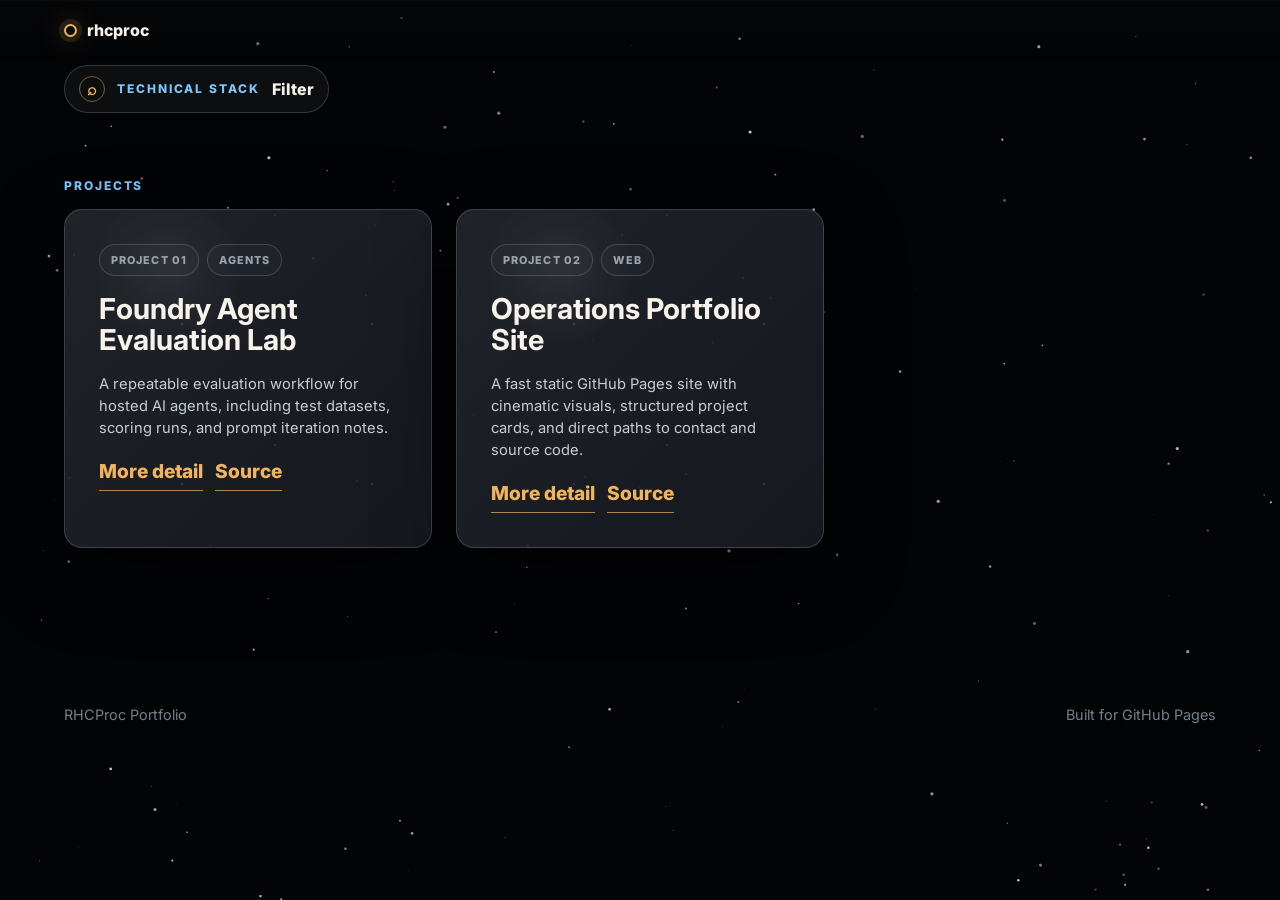
==== index.html @ 429152f5 "fix: remove ds_store" ====
<!doctype html>
<html lang="en">
  <head>
    <meta charset="utf-8">
    <meta name="viewport" content="width=device-width, initial-scale=1">
    <meta name="description" content="A cinematic portfolio by RHCProc, featuring selected engineering projects.">
    <title>rhcproc | Portfolio</title>
    <link rel="preconnect" href="https://fonts.googleapis.com">
    <link rel="preconnect" href="https://fonts.gstatic.com" crossorigin>
    <link href="https://fonts.googleapis.com/css2?family=Inter:wght@400;500;600;700;800&display=swap" rel="stylesheet">
    <link rel="stylesheet" href="styles.css">
  </head>
  <body>
    <canvas class="starfield" aria-hidden="true"></canvas>

    <header class="site-header">
      <a class="brand" href="#top" aria-label="rhcproc home">
        <span class="brand-mark"></span>
        <span>rhcproc</span>
      </a>
    </header>

    <main id="top">

      <section id="about" class="section split-section">
        <div class="about-copy">
          <details class="filter-panel">
            <summary>
              <span class="filter-icon" aria-hidden="true">⌕</span>
              <span class="eyebrow">Technical Stack</span>
              <span>Filter</span>
            </summary>
            <label class="filter-search">
              <span>Search stack</span>
              <input type="search" placeholder="Type a skill..." data-skill-search>
            </label>
            <div class="filter-progress" data-filter-progress hidden aria-hidden="true">
              <span></span>
            </div>
            <ul class="skill-list" aria-label="Technical skill filters" data-skill-filters>
            </ul>
          </details>
        </div>
      </section>


      <section id="projects" class="section">
        <p class="eyebrow">Projects</p>
        <div class="project-grid" data-project-grid>
        </div>
      </section>

      

      
    </main>

    <footer class="site-footer">
      <span>RHCProc Portfolio</span>
      <span>Built for GitHub Pages</span>
    </footer>

    <dialog class="project-modal" id="project-modal" aria-labelledby="modal-title">
      <div class="modal-shell">
        <button class="modal-close" type="button" data-close-modal aria-label="Close project detail">Close</button>
        <button class="modal-arrow modal-arrow-left" type="button" data-project-prev aria-label="Previous project">
          <span aria-hidden="true">&larr;</span>
        </button>
        <button class="modal-arrow modal-arrow-right" type="button" data-project-next aria-label="Next project">
          <span aria-hidden="true">&rarr;</span>
        </button>
        <div class="project-meta" id="modal-tags"></div>
        <h2 id="modal-title"></h2>
        <p class="modal-summary" id="modal-summary"></p>
        <figure class="modal-image-frame">
          <img id="modal-image" src="assets/stellar-hero.png" alt="">
        </figure>
        <dl class="project-details modal-details" id="modal-details"></dl>
        <div class="modal-body">
          <div>
            <h3>What it does</h3>
            <p id="modal-story"></p>
          </div>
          <div>
            <h3>Key outcomes</h3>
            <ul id="modal-outcomes"></ul>
          </div>
        </div>
        <div class="project-links modal-links">
          <a id="modal-case-study" href="#">Case Study</a>
          <a id="modal-source" href="#">Source</a>
        </div>
      </div>
    </dialog>

    <script src="script.js"></script>
  </body>
</html>
---- styles.css ----
:root {
  color-scheme: dark;
  --bg: #050608;
  --panel: rgba(13, 17, 22, 0.78);
  --panel-strong: rgba(19, 24, 31, 0.92);
  --text: #f7f3ea;
  --muted: #b8c1c9;
  --faint: #73808c;
  --gold: #f2b35d;
  --blue: #79c7ff;
  --line: rgba(255, 255, 255, 0.14);
  --shadow: 0 24px 80px rgba(0, 0, 0, 0.45);
}

* {
  box-sizing: border-box;
}

html {
  scroll-behavior: smooth;
}

body {
  margin: 0;
  background: var(--bg);
  color: var(--text);
  font-family: Inter, system-ui, -apple-system, BlinkMacSystemFont, "Segoe UI", sans-serif;
  line-height: 1.5;
}

a {
  color: inherit;
  text-decoration: none;
}

.starfield {
  position: fixed;
  inset: 0;
  z-index: -2;
  background: #030406;
}

.site-header {
  position: fixed;
  top: 0;
  left: 0;
  right: 0;
  z-index: 20;
  display: flex;
  align-items: center;
  justify-content: space-between;
  gap: 24px;
  padding: 18px clamp(20px, 5vw, 72px);
  background: linear-gradient(180deg, rgba(5, 6, 8, 0.88), rgba(5, 6, 8, 0));
}

.brand,
.nav-links {
  display: flex;
  align-items: center;
}

.brand {
  gap: 10px;
  font-weight: 800;
  letter-spacing: 0;
}

.brand-mark {
  width: 13px;
  height: 13px;
  border: 2px solid var(--gold);
  border-radius: 50%;
  box-shadow: 0 0 0 5px rgba(242, 179, 93, 0.12), 0 0 28px rgba(242, 179, 93, 0.45);
}

.nav-links {
  gap: clamp(14px, 3vw, 34px);
  color: var(--muted);
  font-size: 0.92rem;
  font-weight: 600;
}

.nav-links a:hover {
  color: var(--text);
}

.hero {
  position: relative;
  min-height: 92vh;
  display: grid;
  align-items: end;
  overflow: hidden;
  padding: 140px clamp(20px, 5vw, 72px) clamp(56px, 8vw, 92px);
}

.hero-image {
  position: absolute;
  inset: 0;
  width: 100%;
  height: 100%;
  object-fit: cover;
  z-index: -1;
  filter: saturate(0.95) contrast(1.08);
  transform: scale(1.02);
}

.hero-vignette {
  position: absolute;
  inset: 0;
  z-index: 0;
  background:
    radial-gradient(circle at 72% 42%, rgba(242, 179, 93, 0.08), transparent 24%),
    linear-gradient(90deg, rgba(5, 6, 8, 0.96) 0%, rgba(5, 6, 8, 0.64) 39%, rgba(5, 6, 8, 0.12) 72%),
    linear-gradient(180deg, rgba(5, 6, 8, 0.12), rgba(5, 6, 8, 0.86));
}

.hero-content {
  position: relative;
  z-index: 1;
  max-width: 860px;
}

.eyebrow {
  margin: 0 0 14px;
  color: var(--blue);
  font-size: 0.75rem;
  font-weight: 800;
  letter-spacing: 0.16em;
  text-transform: uppercase;
}

h1,
h2,
h3,
p {
  overflow-wrap: anywhere;
}

h1 {
  max-width: 920px;
  margin: 0;
  font-size: clamp(3.1rem, 9vw, 7.8rem);
  line-height: 0.9;
  letter-spacing: 0;
}

.hero-copy {
  max-width: 680px;
  margin: 28px 0 0;
  color: var(--muted);
  font-size: clamp(1rem, 2vw, 1.24rem);
}

.hero-actions,
.contact-actions,
.project-links {
  display: flex;
  flex-wrap: wrap;
  gap: 12px;
}

.hero-actions {
  margin-top: 34px;
}

.button {
  min-height: 46px;
  display: inline-flex;
  align-items: center;
  justify-content: center;
  border: 1px solid var(--line);
  border-radius: 8px;
  padding: 12px 18px;
  font-weight: 800;
  transition: transform 180ms ease, border-color 180ms ease, background 180ms ease;
}

.button:hover {
  transform: translateY(-2px);
}

.button.primary {
  background: var(--text);
  color: #07080a;
}

.button.secondary {
  background: rgba(255, 255, 255, 0.07);
  color: var(--text);
  backdrop-filter: blur(16px);
}

.intro-band {
  display: grid;
  grid-template-columns: repeat(3, minmax(0, 1fr));
  gap: 1px;
  background: var(--line);
  border-top: 1px solid var(--line);
  border-bottom: 1px solid var(--line);
}

.metric {
  min-height: 176px;
  padding: clamp(22px, 4vw, 42px);
  background: rgba(7, 9, 12, 0.86);
}

.metric span {
  color: var(--gold);
  font-weight: 800;
}

.metric strong {
  display: block;
  margin-top: 12px;
  font-size: 1.08rem;
}

.metric p {
  max-width: 360px;
  margin: 8px 0 0;
  color: var(--muted);
}

.section,
.contact-section {
  padding: clamp(70px, 10vw, 132px) clamp(20px, 5vw, 72px);
}

#about.section {
  padding-top: clamp(38px, 5vw, 72px);
  padding-bottom: clamp(14px, 2vw, 28px);
}

#projects.section {
  padding-top: clamp(18px, 3vw, 42px);
}

.section-heading {
  max-width: 760px;
  margin-bottom: 34px;
}

h2 {
  margin: 0;
  font-size: clamp(2.2rem, 5vw, 4.6rem);
  line-height: 0.98;
  letter-spacing: 0;
}

.section-heading p:not(.eyebrow),
.about-copy p {
  color: var(--muted);
  font-size: 1.05rem;
}

.project-grid {
  display: grid;
  grid-template-columns: repeat(3, minmax(0, 1fr));
  gap: clamp(16px, 2vw, 24px);
}

.project-card {
  position: relative;
  min-height: 300px;
  display: flex;
  flex-direction: column;
  gap: 18px;
  overflow: hidden;
  border: 1px solid rgba(183, 196, 210, 0.22);
  border-radius: 18px;
  padding: clamp(22px, 3vw, 34px);
  background:
    radial-gradient(circle at 28% 18%, rgba(255, 255, 255, 0.06), transparent 20%),
    linear-gradient(135deg, rgba(255, 255, 255, 0.065), rgba(255, 255, 255, 0.018)),
    rgba(18, 23, 29, 0.9);
  box-shadow: var(--shadow);
  opacity: 1;
  transition:
    opacity 260ms ease,
    transform 260ms ease,
    border-color 180ms ease,
    background 180ms ease;
  cursor: pointer;
}

.project-card::before {
  content: "";
  position: absolute;
  inset: 0;
  pointer-events: none;
  background-image:
    radial-gradient(circle, rgba(255, 255, 255, 0.24) 0 1px, transparent 1.6px),
    radial-gradient(circle, rgba(255, 255, 255, 0.14) 0 1px, transparent 1.5px);
  background-position: 22px 34px, 80px 120px;
  background-size: 190px 160px, 260px 230px;
  opacity: 0.56;
}

.project-card:hover {
  transform: translateY(-4px);
  border-color: rgba(183, 196, 210, 0.42);
}

.project-card.is-entering {
  animation: card-filter-in 360ms cubic-bezier(0.2, 0.8, 0.2, 1) both;
}

.project-card.featured {
  grid-row: span 2;
  min-height: 300px;
  background:
    radial-gradient(circle at 80% 16%, rgba(242, 179, 93, 0.18), transparent 28%),
    radial-gradient(circle at 25% 20%, rgba(121, 199, 255, 0.08), transparent 24%),
    linear-gradient(135deg, rgba(255, 255, 255, 0.075), rgba(255, 255, 255, 0.02)),
    rgba(18, 23, 29, 0.94);
}

.project-meta {
  position: relative;
  z-index: 1;
  display: flex;
  flex-wrap: wrap;
  gap: 8px;
  color: #9aa4af;
  font-size: clamp(0.68rem, 0.8vw, 0.78rem);
  font-weight: 800;
  letter-spacing: 0.1em;
  text-transform: uppercase;
}

.project-meta span {
  border: 1px solid rgba(183, 196, 210, 0.22);
  border-radius: 999px;
  padding: 7px 11px;
  background: rgba(255, 255, 255, 0.018);
}

.project-card h3 {
  position: relative;
  z-index: 1;
  margin: 0;
  font-size: clamp(1.55rem, 2.25vw, 2.45rem);
  line-height: 1.05;
}

.project-card p {
  position: relative;
  z-index: 1;
  margin: 0;
  color: #c6ced7;
  font-size: clamp(0.92rem, 1vw, 1.04rem);
}

.project-card > .project-details {
  display: none;
}

.project-details {
  position: relative;
  z-index: 1;
  display: grid;
  gap: 14px;
  margin: auto 0 0;
}

.project-details div {
  display: grid;
  grid-template-columns: 150px 1fr;
  gap: 16px;
  border-top: 1px solid rgba(183, 196, 210, 0.2);
  padding-top: 20px;
}

dt {
  color: #8d98a4;
  font-size: 0.9rem;
  font-weight: 800;
  text-transform: uppercase;
}

dd {
  margin: 0;
  color: var(--text);
  font-size: clamp(1rem, 1.4vw, 1.35rem);
  font-weight: 600;
}

.project-links {
  position: relative;
  z-index: 1;
  align-items: center;
}

.project-links a,
.project-links button {
  appearance: none;
  border: 0;
  border-bottom: 1px solid rgba(242, 179, 93, 0.7);
  padding: 0 0 4px;
  background: transparent;
  border-bottom: 1px solid rgba(242, 179, 93, 0.7);
  color: var(--gold);
  font: inherit;
  font-size: clamp(1rem, 1.5vw, 1.25rem);
  font-weight: 800;
  cursor: pointer;
}

.project-modal {
  width: min(980px, calc(100vw - 32px));
  max-height: min(88vh, 900px);
  border: 1px solid rgba(183, 196, 210, 0.28);
  border-radius: 18px;
  padding: 0;
  overflow: hidden;
  color: var(--text);
  background: rgba(18, 23, 29, 0.98);
  box-shadow: 0 30px 120px rgba(0, 0, 0, 0.72);
}

.project-modal::backdrop {
  background: rgba(0, 0, 0, 0.72);
  backdrop-filter: blur(10px);
}

.modal-shell {
  position: relative;
  max-height: min(88vh, 900px);
  overflow-y: auto;
  padding: clamp(28px, 5vw, 58px);
  background:
    radial-gradient(circle at 86% 12%, rgba(242, 179, 93, 0.16), transparent 26%),
    radial-gradient(circle at 12% 20%, rgba(121, 199, 255, 0.1), transparent 28%);
}

.modal-shell::before {
  content: "";
  position: absolute;
  inset: 0;
  pointer-events: none;
  background-image: radial-gradient(circle, rgba(255, 255, 255, 0.22) 0 1px, transparent 1.6px);
  background-size: 210px 180px;
  opacity: 0.4;
}

.modal-close {
  position: sticky;
  top: 0;
  z-index: 3;
  float: right;
  border: 1px solid rgba(183, 196, 210, 0.28);
  border-radius: 999px;
  padding: 9px 14px;
  background: rgba(5, 6, 8, 0.72);
  color: var(--muted);
  font: inherit;
  font-weight: 800;
  cursor: pointer;
}

.modal-arrow {
  position: sticky;
  top: 50%;
  z-index: 4;
  width: 48px;
  height: 48px;
  display: flex;
  align-items: center;
  justify-content: center;
  border: 1px solid rgba(183, 196, 210, 0.24);
  border-radius: 50%;
  padding: 0;
  background: rgba(5, 6, 8, 0.78);
  color: var(--text);
  font: inherit;
  font-size: 1.3rem;
  font-weight: 900;
  cursor: pointer;
  transform: translateY(-50%);
  box-shadow: 0 12px 40px rgba(0, 0, 0, 0.36);
}

.modal-arrow-left {
  float: left;
  margin-left: calc(clamp(28px, 5vw, 58px) * -0.72);
}

.modal-arrow-right {
  float: right;
  margin-right: calc(clamp(28px, 5vw, 58px) * -2.05);
}

.modal-arrow:hover {
  border-color: rgba(242, 179, 93, 0.55);
  color: var(--gold);
}

.modal-arrow:disabled {
  opacity: 0.42;
  cursor: not-allowed;
}

.project-modal h2 {
  position: relative;
  z-index: 1;
  clear: both;
  max-width: 760px;
  margin-top: 34px;
}

.modal-summary {
  position: relative;
  z-index: 1;
  max-width: 780px;
  margin: 22px 0 36px;
  color: #c6ced7;
  font-size: clamp(1.1rem, 2vw, 1.45rem);
}

.modal-image-frame {
  position: relative;
  z-index: 1;
  width: 100%;
  aspect-ratio: 16 / 9;
  margin: 0 0 34px;
  overflow: hidden;
  border: 1px solid rgba(183, 196, 210, 0.2);
  border-radius: 14px;
  background: rgba(5, 6, 8, 0.55);
  box-shadow: inset 0 0 60px rgba(0, 0, 0, 0.28);
}

.modal-image-frame img {
  width: 100%;
  height: 100%;
  display: block;
  object-fit: contain;
}

.modal-details {
  margin-bottom: 34px;
}

.modal-body {
  position: relative;
  z-index: 1;
  display: grid;
  grid-template-columns: 1fr 1fr;
  gap: 28px;
  border-top: 1px solid rgba(183, 196, 210, 0.2);
  padding-top: 28px;
}

.modal-body h3 {
  margin: 0 0 12px;
  font-size: 1rem;
  color: #8d98a4;
  text-transform: uppercase;
}

.modal-body p,
.modal-body li {
  color: #c6ced7;
  font-size: 1rem;
}

.modal-body ul {
  display: grid;
  gap: 10px;
  margin: 0;
  padding-left: 20px;
}

.modal-links {
  margin-top: 34px;
}

.split-section {
  display: grid;
  grid-template-columns: 1fr;
  gap: clamp(30px, 6vw, 92px);
  border-top: 1px solid var(--line);
}

.filter-panel {
  max-width: 980px;
}

.filter-panel summary {
  display: inline-flex;
  align-items: center;
  gap: 12px;
  border: 1px solid rgba(183, 196, 210, 0.22);
  border-radius: 999px;
  padding: 10px 14px;
  background: rgba(255, 255, 255, 0.045);
  color: var(--text);
  font-weight: 800;
  cursor: pointer;
}

.filter-panel summary::marker {
  color: var(--gold);
}

.filter-panel summary .eyebrow {
  margin: 0;
}

.filter-icon {
  width: 26px;
  height: 26px;
  display: inline-flex;
  align-items: center;
  justify-content: center;
  border: 1px solid rgba(242, 179, 93, 0.48);
  border-radius: 50%;
  color: var(--gold);
  font-size: 1rem;
  line-height: 1;
}

.filter-search {
  max-width: 360px;
  display: grid;
  gap: 8px;
  margin-top: 18px;
  color: var(--faint);
  font-size: 0.82rem;
  font-weight: 800;
  text-transform: uppercase;
}

.filter-search input {
  width: 100%;
  border: 1px solid rgba(183, 196, 210, 0.22);
  border-radius: 999px;
  padding: 11px 14px;
  background: rgba(255, 255, 255, 0.06);
  color: var(--text);
  font: inherit;
  font-weight: 700;
}

.filter-search input::placeholder {
  color: var(--faint);
}

.filter-progress {
  width: min(360px, 100%);
  height: 3px;
  margin-top: 14px;
  overflow: hidden;
  border-radius: 999px;
  background: rgba(183, 196, 210, 0.13);
}

.filter-progress span {
  display: block;
  width: 100%;
  height: 100%;
  border-radius: inherit;
  background: linear-gradient(90deg, var(--blue), var(--gold));
  transform: scaleX(0);
  transform-origin: left;
}

.filter-progress.is-active span {
  animation: filter-progress 520ms cubic-bezier(0.2, 0.8, 0.2, 1) both;
}

.skill-list {
  display: flex;
  flex-wrap: wrap;
  gap: 10px;
  margin: 14px 0 0;
  padding: 0;
  list-style: none;
}

.skill-list button {
  border: 1px solid var(--line);
  border-radius: 999px;
  padding: 8px 12px;
  background: rgba(255, 255, 255, 0.06);
  color: var(--muted);
  font: inherit;
  font-weight: 700;
  cursor: pointer;
}

.skill-list button:hover,
.skill-list button[aria-pressed="true"] {
  border-color: rgba(242, 179, 93, 0.62);
  color: var(--gold);
  background: rgba(242, 179, 93, 0.1);
}

.project-card.is-hidden {
  display: none;
}

.skill-list li.is-hidden {
  display: none;
}

@keyframes filter-progress {
  0% {
    transform: scaleX(0);
    opacity: 0.72;
  }

  62% {
    transform: scaleX(0.78);
    opacity: 1;
  }

  100% {
    transform: scaleX(1);
    opacity: 0;
  }
}

@keyframes card-filter-in {
  from {
    opacity: 0;
    transform: translateY(12px) scale(0.985);
  }

  to {
    opacity: 1;
    transform: translateY(0) scale(1);
  }
}

@media (prefers-reduced-motion: reduce) {
  .project-card,
  .filter-progress span {
    animation: none;
    transition: none;
  }
}

.contact-section {
  display: grid;
  grid-template-columns: minmax(0, 1fr) auto;
  align-items: end;
  gap: 28px;
  background:
    radial-gradient(circle at 16% 40%, rgba(121, 199, 255, 0.13), transparent 30%),
    linear-gradient(180deg, rgba(255, 255, 255, 0.035), rgba(255, 255, 255, 0.01));
  border-top: 1px solid var(--line);
  border-bottom: 1px solid var(--line);
}

.contact-section h2 {
  max-width: 850px;
}

.site-footer {
  display: flex;
  justify-content: space-between;
  gap: 20px;
  padding: 28px clamp(20px, 5vw, 72px);
  color: var(--faint);
  font-size: 0.9rem;
}

@media (max-width: 820px) {
  .site-header {
    align-items: flex-start;
    padding-top: 16px;
  }

  .nav-links {
    gap: 12px;
    font-size: 0.84rem;
  }

  .hero {
    min-height: 88vh;
    padding-top: 112px;
  }

  .hero-vignette {
    background:
      linear-gradient(90deg, rgba(5, 6, 8, 0.96), rgba(5, 6, 8, 0.54)),
      linear-gradient(180deg, rgba(5, 6, 8, 0.1), rgba(5, 6, 8, 0.9));
  }

  .intro-band,
  .split-section,
  .contact-section {
    grid-template-columns: 1fr;
  }

  .project-grid {
    grid-template-columns: repeat(2, minmax(0, 1fr));
  }

  .project-card.featured {
    grid-row: auto;
    min-height: 300px;
  }

  .modal-body {
    grid-template-columns: 1fr;
  }

  .modal-arrow {
    width: 42px;
    height: 42px;
  }

  .modal-arrow-left {
    margin-left: -12px;
  }

  .modal-arrow-right {
    margin-right: -48px;
  }

  .contact-actions {
    justify-content: flex-start;
  }
}

@media (max-width: 560px) {
  .site-header {
    position: absolute;
    flex-direction: column;
  }

  h1 {
    font-size: clamp(2.85rem, 16vw, 4.6rem);
  }

  .hero-actions,
  .contact-actions {
    flex-direction: column;
  }

  .button {
    width: 100%;
  }

  .project-details div {
    grid-template-columns: 1fr;
    gap: 4px;
  }

  .project-card {
    min-height: 280px;
    border-radius: 14px;
  }

  .project-grid {
    grid-template-columns: 1fr;
  }

  .project-meta span {
    padding: 8px 12px;
  }

  .site-footer {
    flex-direction: column;
  }
}

@media (prefers-reduced-motion: reduce) {
  html {
    scroll-behavior: auto;
  }

  .button {
    transition: none;
  }
}
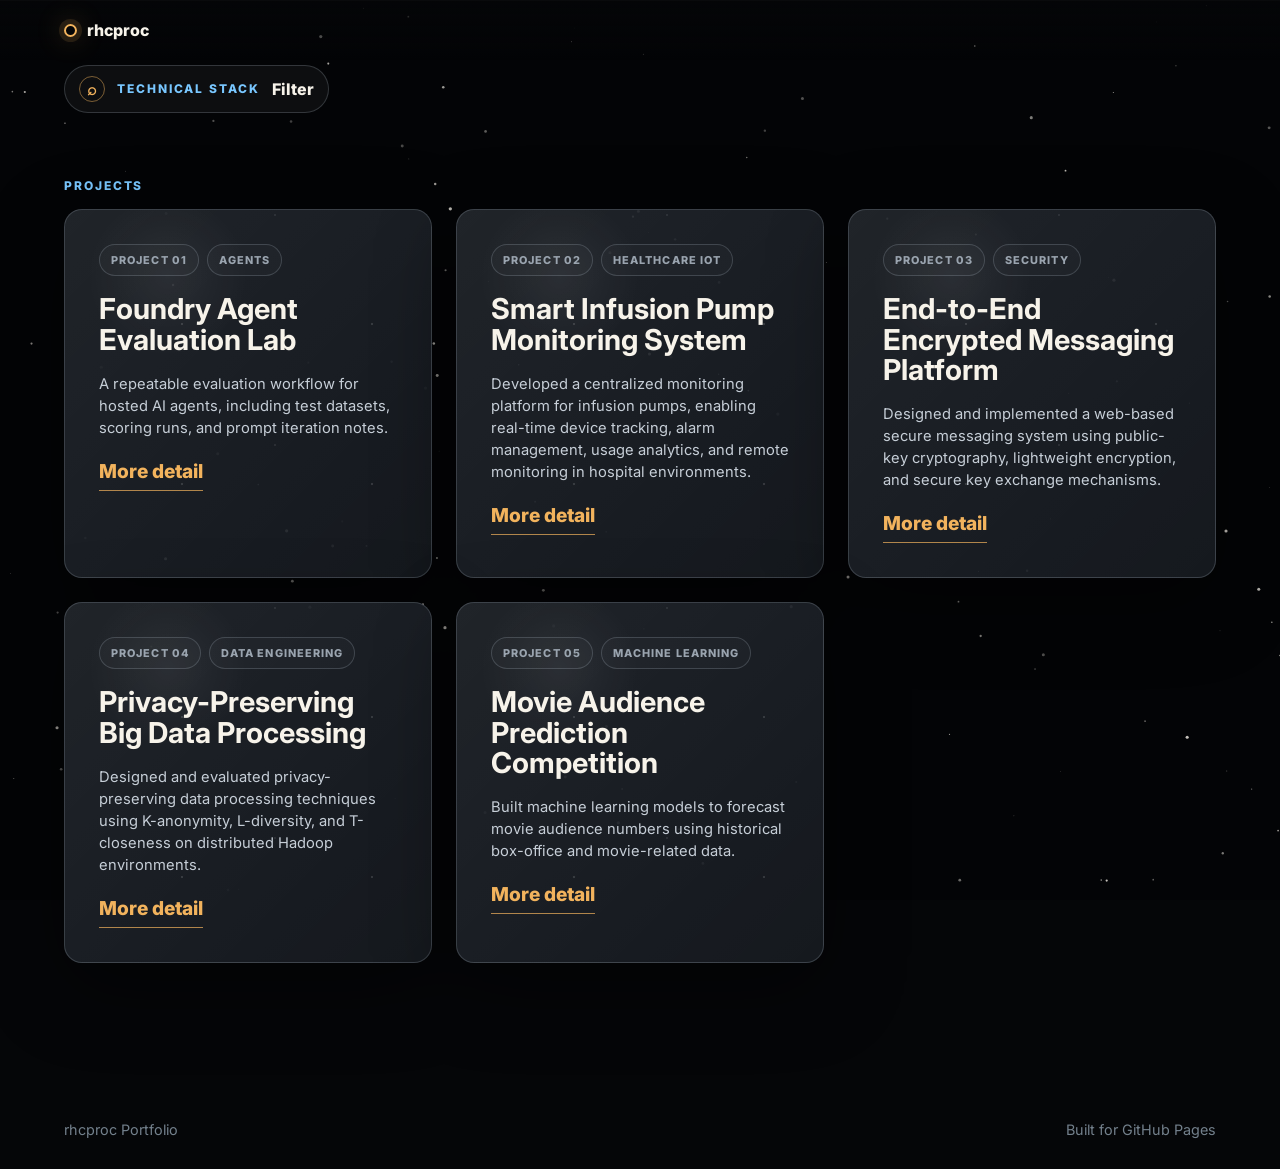
==== commit bee4f735: "feat: add minor projects" ====
--- a/index.html
+++ b/index.html
@@ -56,7 +56,7 @@
     </main>
 
     <footer class="site-footer">
-      <span>RHCProc Portfolio</span>
+      <span>rhcproc Portfolio</span>
       <span>Built for GitHub Pages</span>
     </footer>
 
@@ -86,10 +86,7 @@
             <ul id="modal-outcomes"></ul>
           </div>
         </div>
-        <div class="project-links modal-links">
-          <a id="modal-case-study" href="#">Case Study</a>
-          <a id="modal-source" href="#">Source</a>
-        </div>
+        <div class="project-links modal-links" id="modal-links"></div>
       </div>
     </dialog>
 
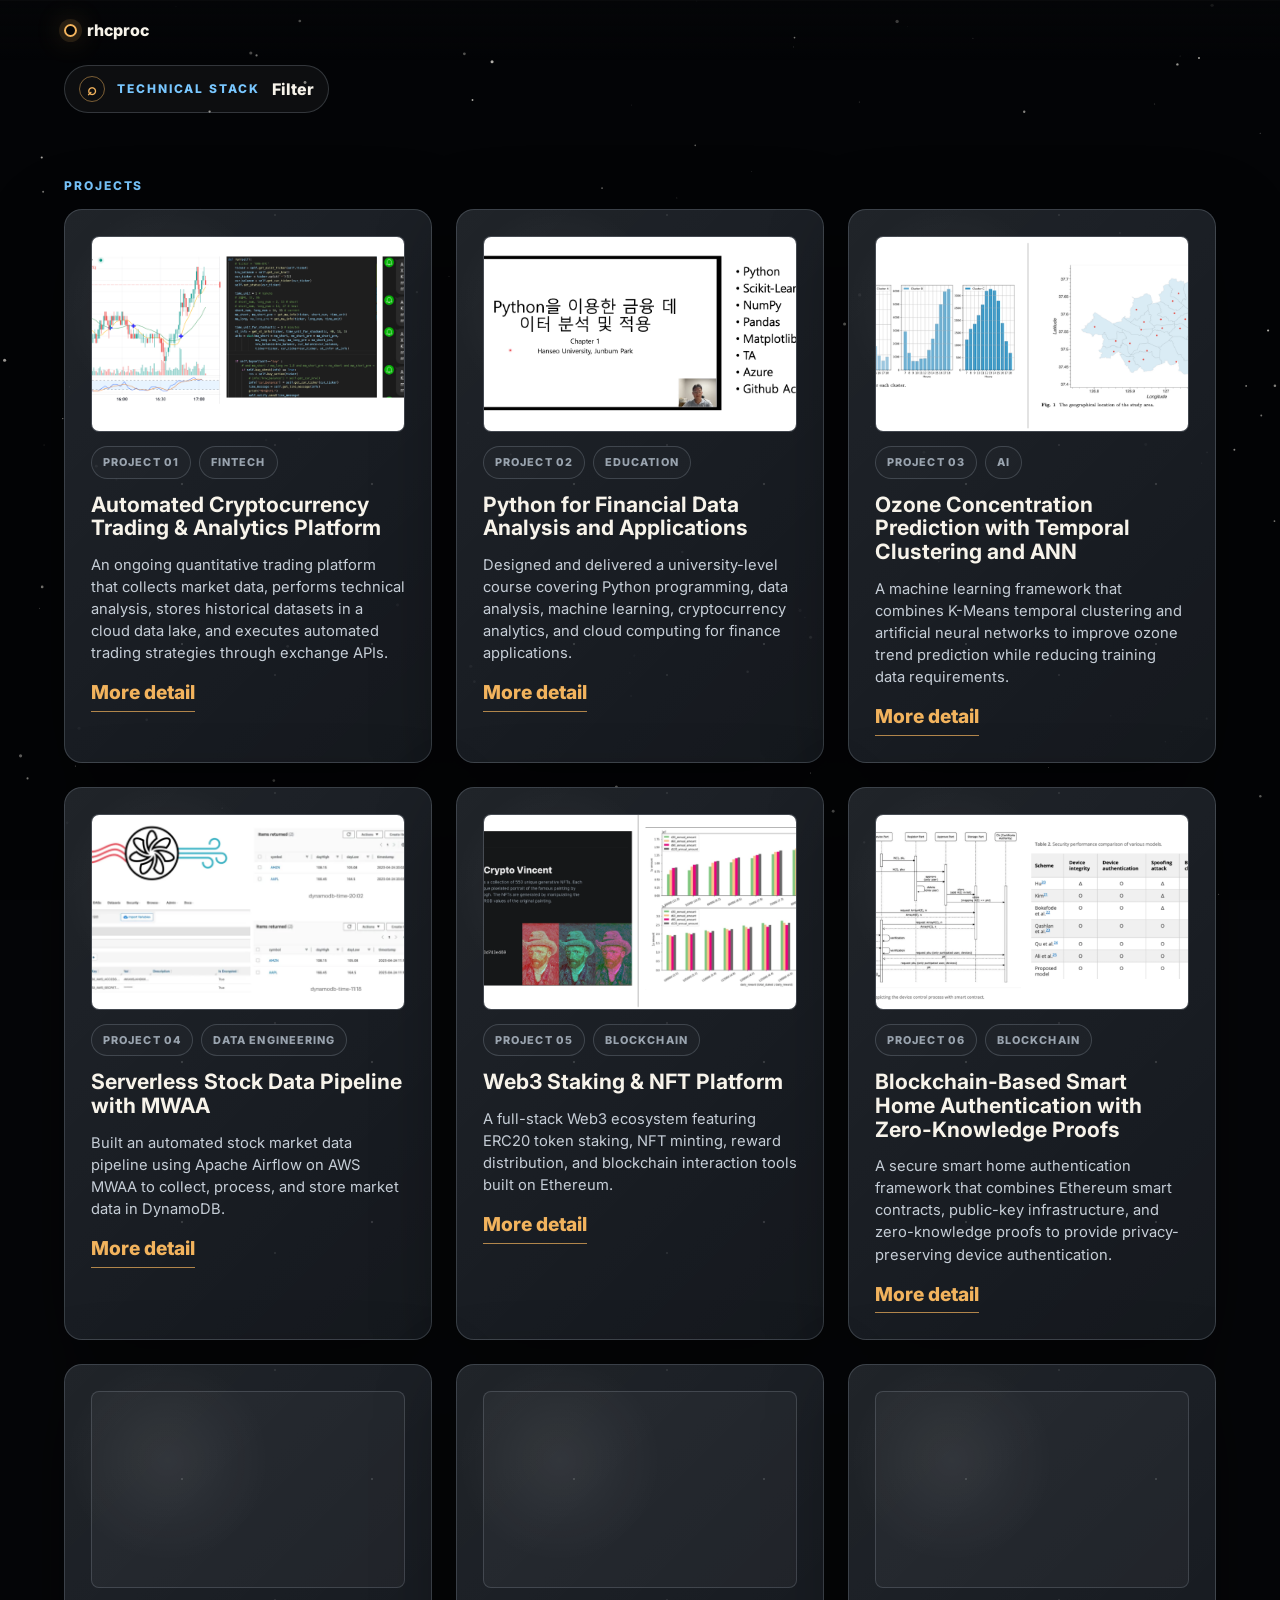
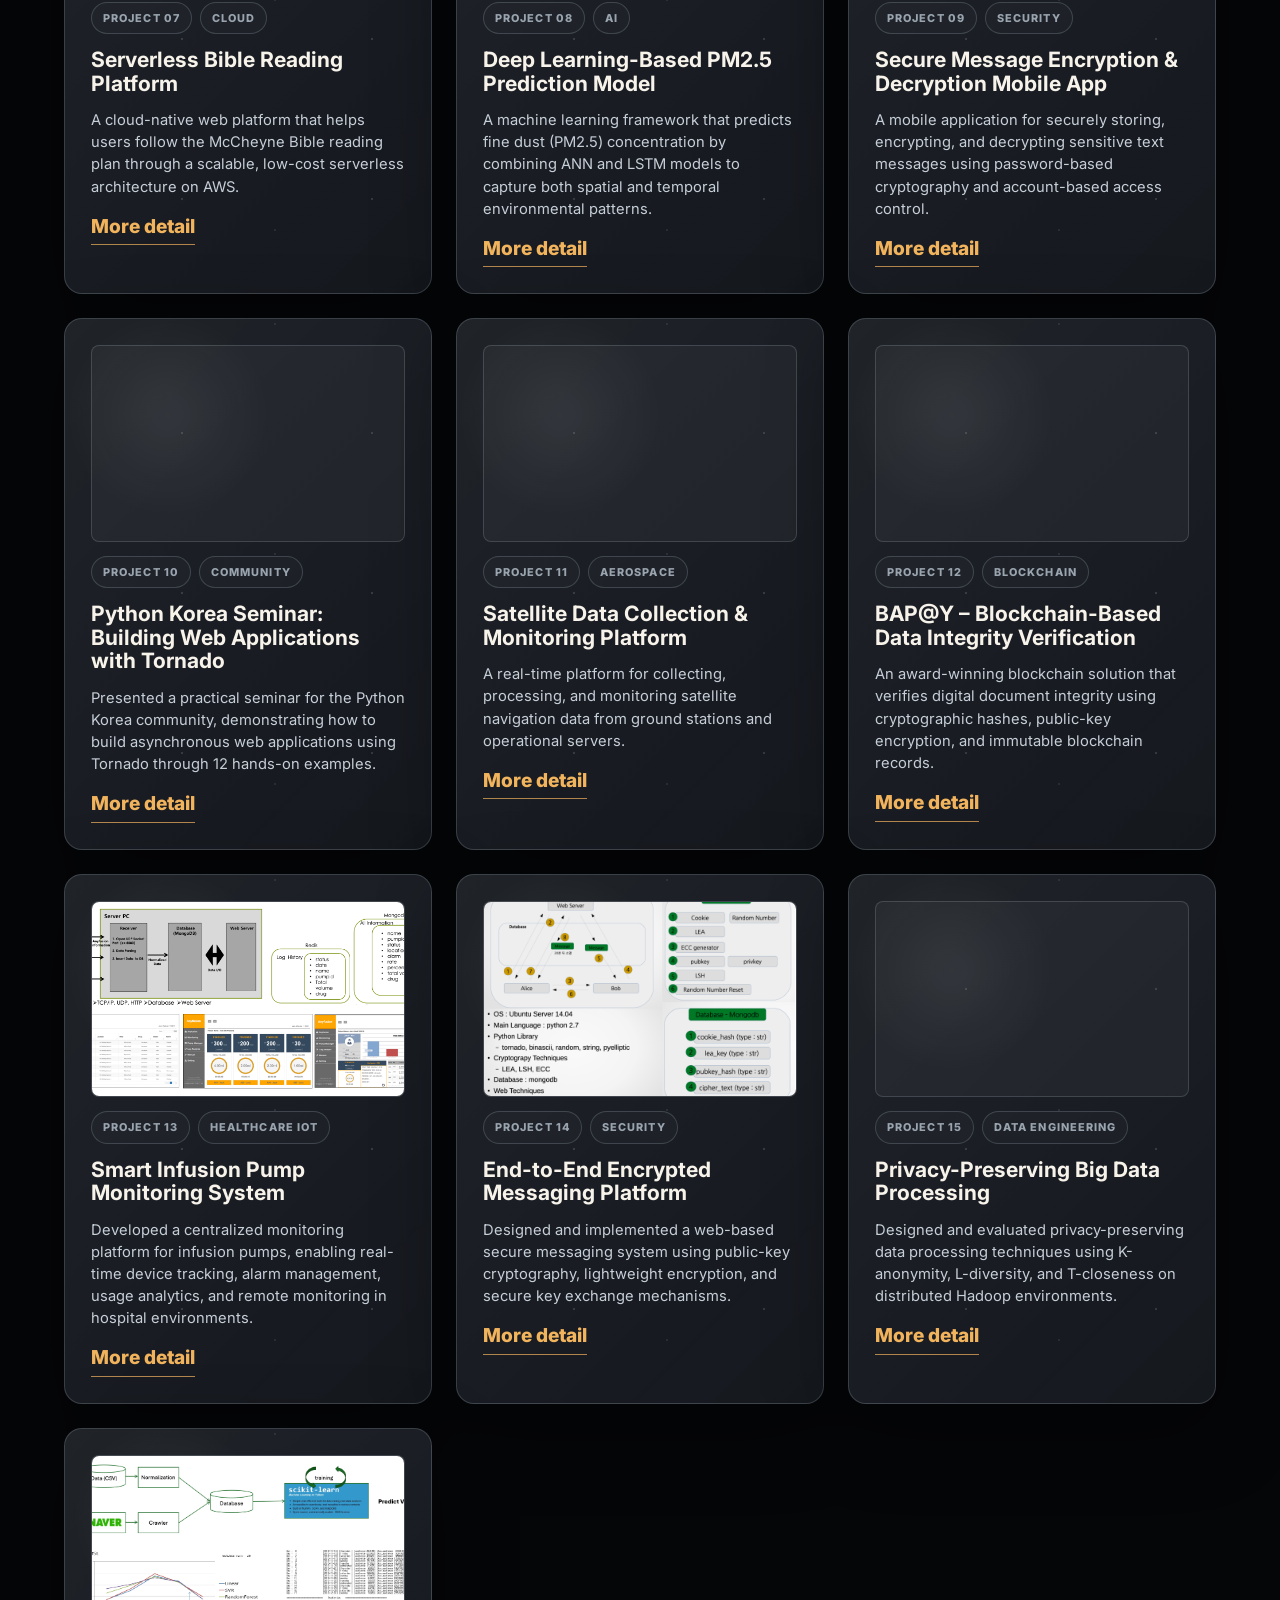
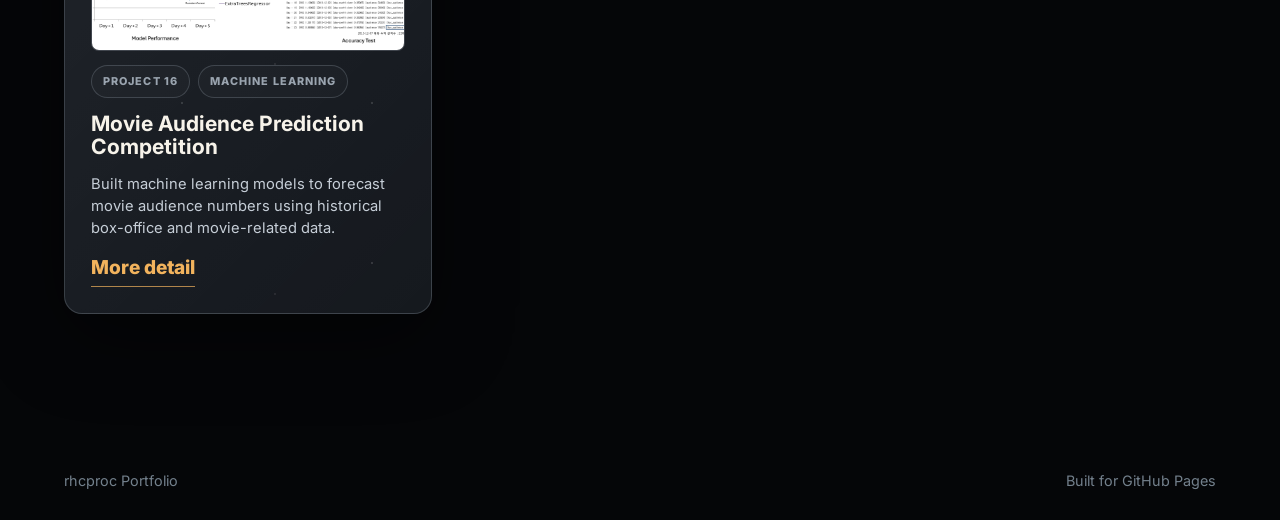
==== commit abd3b140: "feat: add a project - fix a scroll function - fix styles etc" ====
--- a/index.html
+++ b/index.html
@@ -37,6 +37,7 @@
             <div class="filter-progress" data-filter-progress hidden aria-hidden="true">
               <span></span>
             </div>
+            <p class="filter-count" data-filter-count aria-live="polite"></p>
             <ul class="skill-list" aria-label="Technical skill filters" data-skill-filters>
             </ul>
           </details>
--- a/styles.css
+++ b/styles.css
@@ -263,14 +263,14 @@
 
 .project-card {
   position: relative;
-  min-height: 300px;
+  min-height: 370px;
   display: flex;
   flex-direction: column;
-  gap: 18px;
+  gap: 14px;
   overflow: hidden;
   border: 1px solid rgba(183, 196, 210, 0.22);
   border-radius: 18px;
-  padding: clamp(22px, 3vw, 34px);
+  padding: clamp(18px, 2.4vw, 26px);
   background:
     radial-gradient(circle at 28% 18%, rgba(255, 255, 255, 0.06), transparent 20%),
     linear-gradient(135deg, rgba(255, 255, 255, 0.065), rgba(255, 255, 255, 0.018)),
@@ -309,7 +309,7 @@
 
 .project-card.featured {
   grid-row: span 2;
-  min-height: 300px;
+  min-height: 370px;
   background:
     radial-gradient(circle at 80% 16%, rgba(242, 179, 93, 0.18), transparent 28%),
     radial-gradient(circle at 25% 20%, rgba(121, 199, 255, 0.08), transparent 24%),
@@ -317,6 +317,25 @@
     rgba(18, 23, 29, 0.94);
 }
 
+.project-card-thumb {
+  position: relative;
+  z-index: 1;
+  width: 100%;
+  aspect-ratio: 16 / 10;
+  margin: 0;
+  overflow: hidden;
+  border: 1px solid rgba(183, 196, 210, 0.2);
+  border-radius: 8px;
+  background: rgba(255, 255, 255, 0.04);
+}
+
+.project-card-thumb img {
+  width: 100%;
+  height: 100%;
+  display: block;
+  object-fit: cover;
+}
+
 .project-meta {
   position: relative;
   z-index: 1;
@@ -341,8 +360,8 @@
   position: relative;
   z-index: 1;
   margin: 0;
-  font-size: clamp(1.55rem, 2.25vw, 2.45rem);
-  line-height: 1.05;
+  font-size: clamp(1.28rem, 1.65vw, 1.72rem);
+  line-height: 1.12;
 }
 
 .project-card p {
@@ -351,6 +370,7 @@
   margin: 0;
   color: #c6ced7;
   font-size: clamp(0.92rem, 1vw, 1.04rem);
+  line-height: 1.5;
 }
 
 .project-card > .project-details {
@@ -585,7 +605,7 @@
 }
 
 .filter-panel {
-  max-width: 980px;
+  width: 100%;
 }
 
 .filter-panel summary {
@@ -671,6 +691,14 @@
   animation: filter-progress 520ms cubic-bezier(0.2, 0.8, 0.2, 1) both;
 }
 
+.filter-count {
+  min-height: 1.35em;
+  margin: 10px 0 0;
+  color: var(--muted);
+  font-size: 0.88rem;
+  font-weight: 800;
+}
+
 .skill-list {
   display: flex;
   flex-wrap: wrap;
@@ -681,6 +709,12 @@
 }
 
 .skill-list button {
+  display: inline-flex;
+  align-items: center;
+  justify-content: center;
+  gap: 8px;
+  max-width: 100%;
+  min-height: 44px;
   border: 1px solid var(--line);
   border-radius: 999px;
   padding: 8px 12px;
@@ -691,6 +725,24 @@
   cursor: pointer;
 }
 
+.skill-list button span:first-child {
+  min-width: 0;
+  overflow-wrap: anywhere;
+}
+
+.skill-count {
+  flex: 0 0 auto;
+  min-width: 1.85em;
+  border: 1px solid rgba(183, 196, 210, 0.18);
+  border-radius: 999px;
+  padding: 2px 7px;
+  color: var(--blue);
+  font-size: 0.78em;
+  line-height: 1.2;
+  text-align: center;
+  background: rgba(121, 199, 255, 0.08);
+}
+
 .skill-list button:hover,
 .skill-list button[aria-pressed="true"] {
   border-color: rgba(242, 179, 93, 0.62);
@@ -698,10 +750,35 @@
   background: rgba(242, 179, 93, 0.1);
 }
 
+.skill-list button:hover .skill-count,
+.skill-list button[aria-pressed="true"] .skill-count {
+  border-color: rgba(242, 179, 93, 0.36);
+  color: var(--text);
+  background: rgba(242, 179, 93, 0.16);
+}
+
+.skill-more-button {
+  border-color: rgba(242, 179, 93, 0.38);
+  color: var(--gold);
+  background: rgba(242, 179, 93, 0.08);
+}
+
+.skill-more-icon {
+  width: 1.3em;
+  height: 1.3em;
+  display: inline-flex;
+  align-items: center;
+  justify-content: center;
+  border: 1px solid rgba(242, 179, 93, 0.38);
+  border-radius: 50%;
+  line-height: 1;
+}
+
 .project-card.is-hidden {
   display: none;
 }
 
+.skill-list li.is-collapsed-hidden,
 .skill-list li.is-hidden {
   display: none;
 }
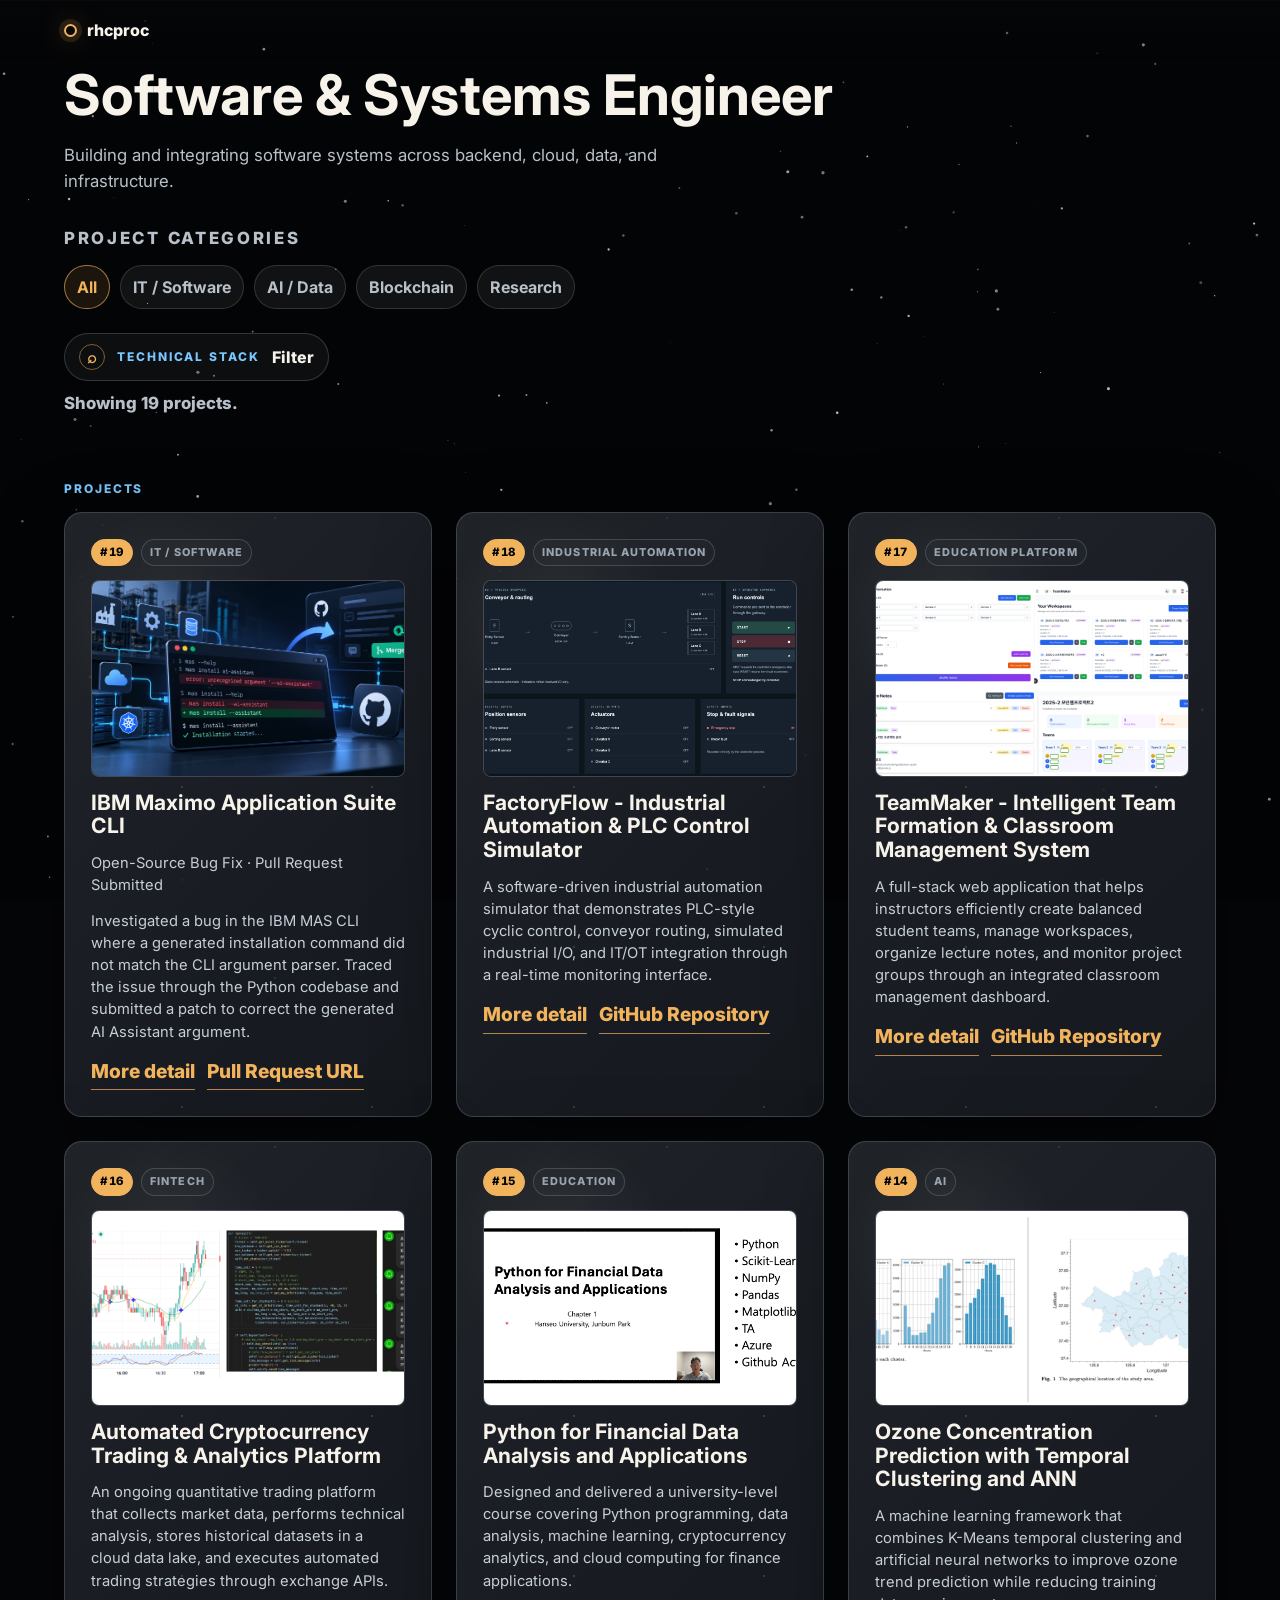
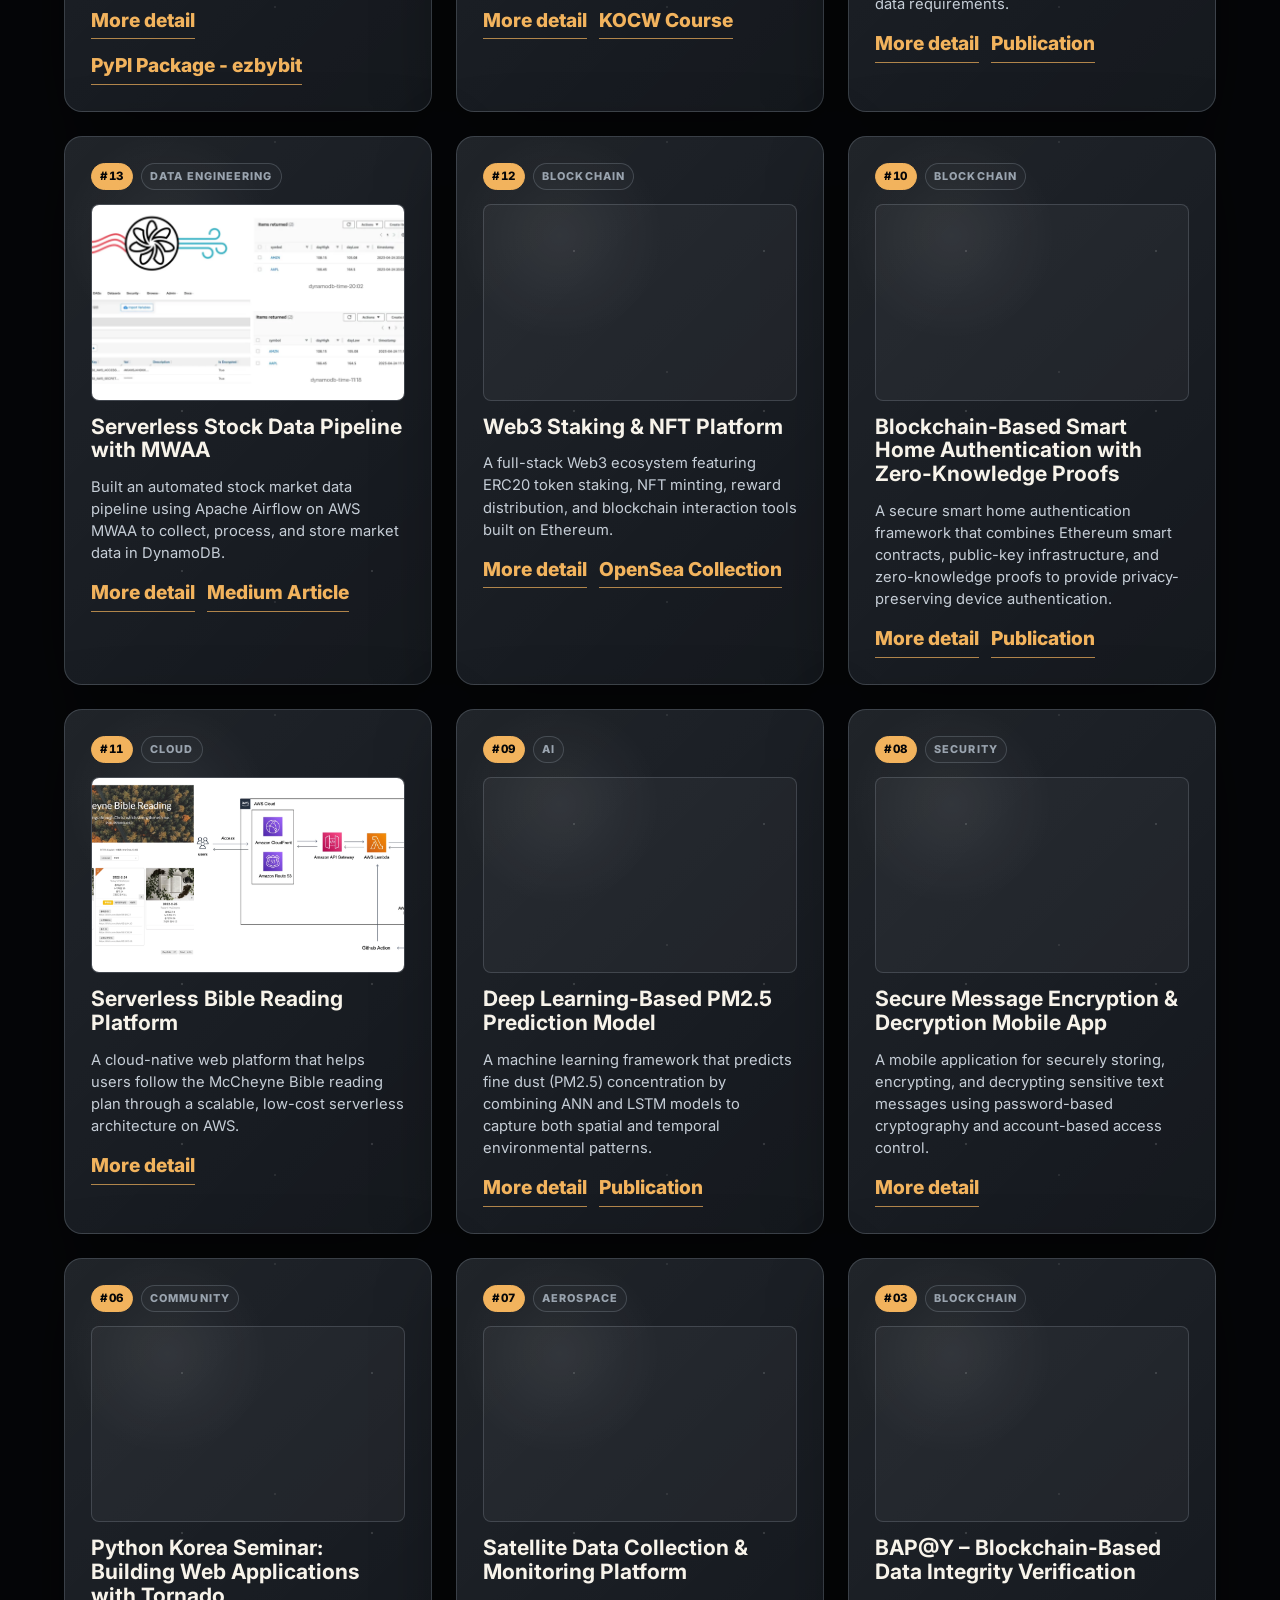
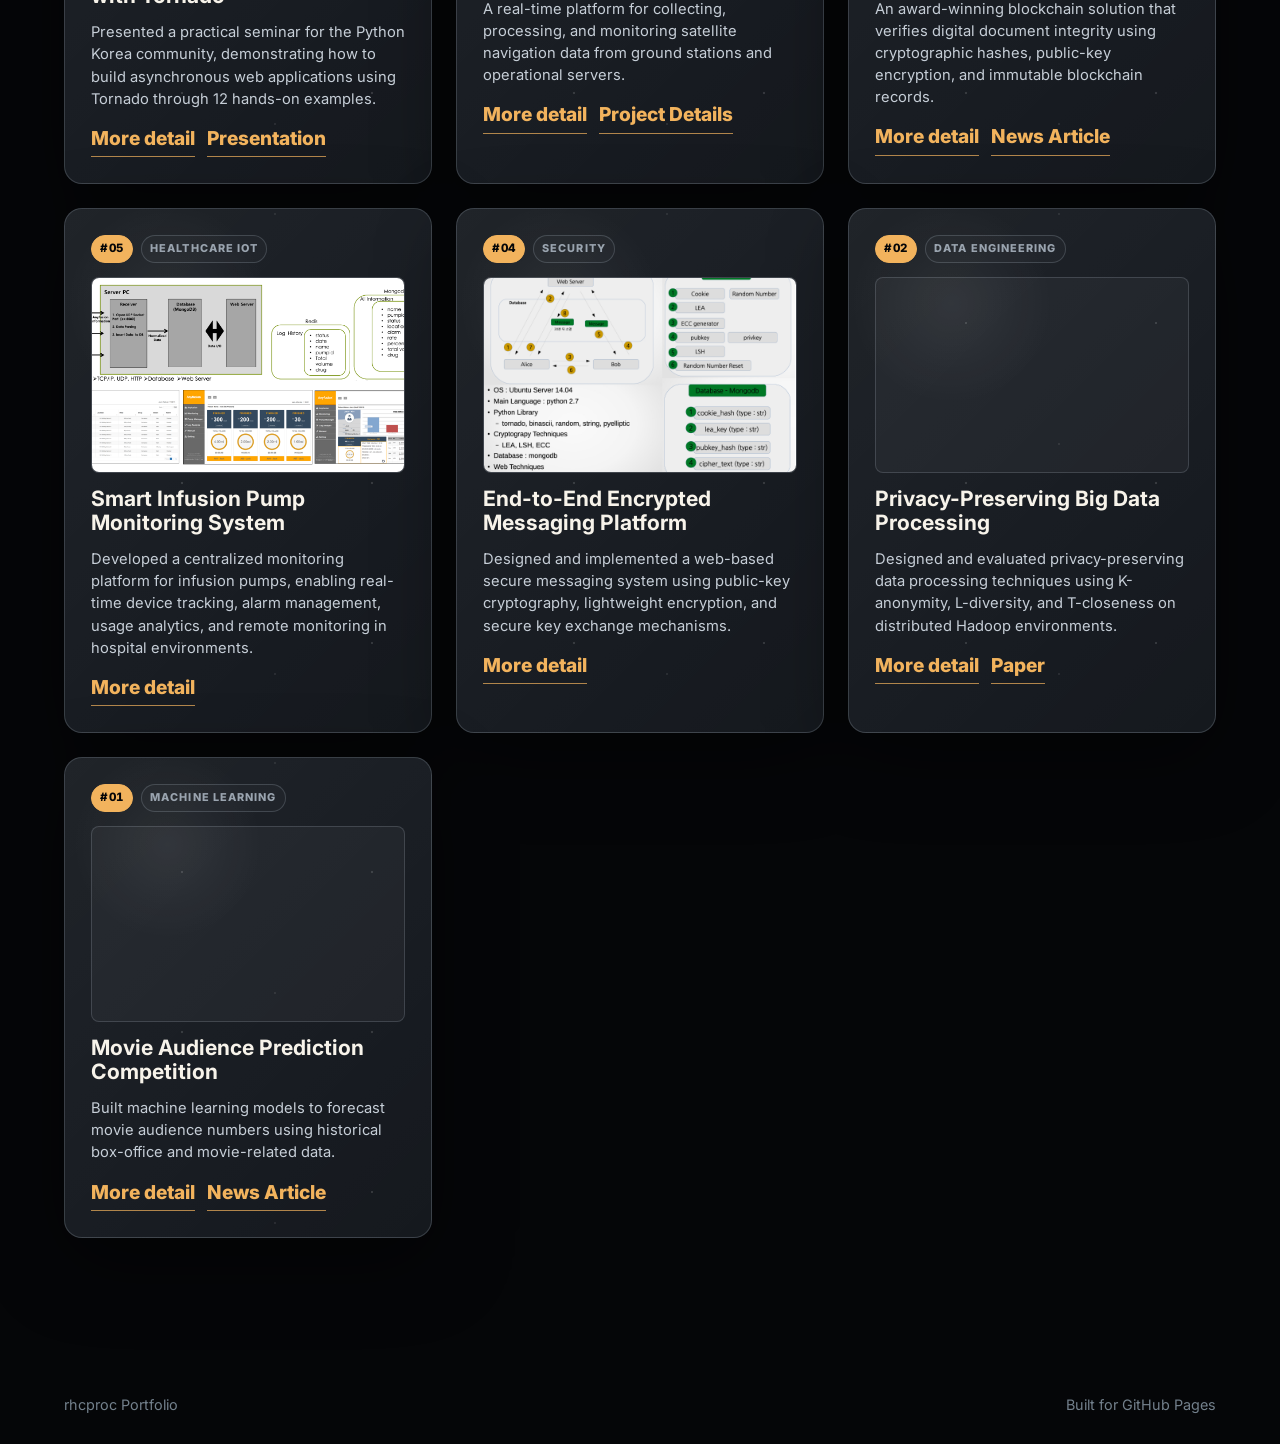
==== commit 3f709df9: "Add category filters, IBM MAS project & tests" ====
--- a/index.html
+++ b/index.html
@@ -2,13 +2,14 @@
 <html lang="en">
   <head>
     <meta charset="utf-8">
+    <base href="/">
     <meta name="viewport" content="width=device-width, initial-scale=1">
     <meta name="description" content="A cinematic portfolio by RHCProc, featuring selected engineering projects.">
     <title>rhcproc | Portfolio</title>
     <link rel="preconnect" href="https://fonts.googleapis.com">
     <link rel="preconnect" href="https://fonts.gstatic.com" crossorigin>
     <link href="https://fonts.googleapis.com/css2?family=Inter:wght@400;500;600;700;800&display=swap" rel="stylesheet">
-    <link rel="stylesheet" href="styles.css">
+    <link rel="stylesheet" href="styles.css?v=20260926-1">
   </head>
   <body>
     <canvas class="starfield" aria-hidden="true"></canvas>
@@ -24,6 +25,20 @@
 
       <section id="about" class="section split-section">
         <div class="about-copy">
+          <div class="portfolio-intro">
+            <h1>Software &amp; Systems Engineer</h1>
+            <p>Building and integrating software systems across backend, cloud, data, and infrastructure.</p>
+          </div>
+          <nav class="category-panel" aria-label="Project categories">
+            <p class="eyebrow">Project Categories</p>
+            <ul class="skill-list" data-category-filters>
+              <li><button type="button" data-category-filter="all" aria-pressed="true">All</button></li>
+              <li><button type="button" data-category-filter="software" aria-pressed="false">IT / Software</button></li>
+              <li><button type="button" data-category-filter="ai" aria-pressed="false">AI / Data</button></li>
+              <li><button type="button" data-category-filter="blockchain" aria-pressed="false">Blockchain</button></li>
+              <li><button type="button" data-category-filter="research" aria-pressed="false">Research</button></li>
+            </ul>
+          </nav>
           <details class="filter-panel">
             <summary>
               <span class="filter-icon" aria-hidden="true">⌕</span>
@@ -37,10 +52,10 @@
             <div class="filter-progress" data-filter-progress hidden aria-hidden="true">
               <span></span>
             </div>
-            <p class="filter-count" data-filter-count aria-live="polite"></p>
             <ul class="skill-list" aria-label="Technical skill filters" data-skill-filters>
             </ul>
           </details>
+          <p class="filter-count" data-filter-count aria-live="polite"></p>
         </div>
       </section>
 
@@ -91,6 +106,6 @@
       </div>
     </dialog>
 
-    <script src="script.js"></script>
+    <script src="script.js?v=20260926-1"></script>
   </body>
 </html>
--- a/styles.css
+++ b/styles.css
@@ -356,6 +356,22 @@
   background: rgba(255, 255, 255, 0.018);
 }
 
+.project-meta span:first-child {
+  border-color: var(--gold);
+  background: var(--gold);
+  color: var(--bg);
+  padding: 4px 8px;
+  align-self: center;
+  font-size: 0.72rem;
+  font-weight: 800;
+  font-variant-numeric: tabular-nums;
+  letter-spacing: 0.06em;
+}
+
+.project-card .project-meta span {
+  padding: 4px 8px;
+}
+
 .project-card h3 {
   position: relative;
   z-index: 1;
@@ -955,3 +971,10 @@
     transition: none;
   }
 }
+
+.portfolio-intro { margin-bottom: 32px; }
+.portfolio-intro h1 { font-size: clamp(2rem, 5vw, 3.5rem); line-height: 1.1; }
+.portfolio-intro p { max-width: 680px; color: var(--muted); }
+.category-panel { margin-bottom: 24px; }
+.project-subtitle { color: var(--blue); font-size: 0.88rem; }
+.link-placeholder { color: var(--muted); font-size: 0.88rem; }
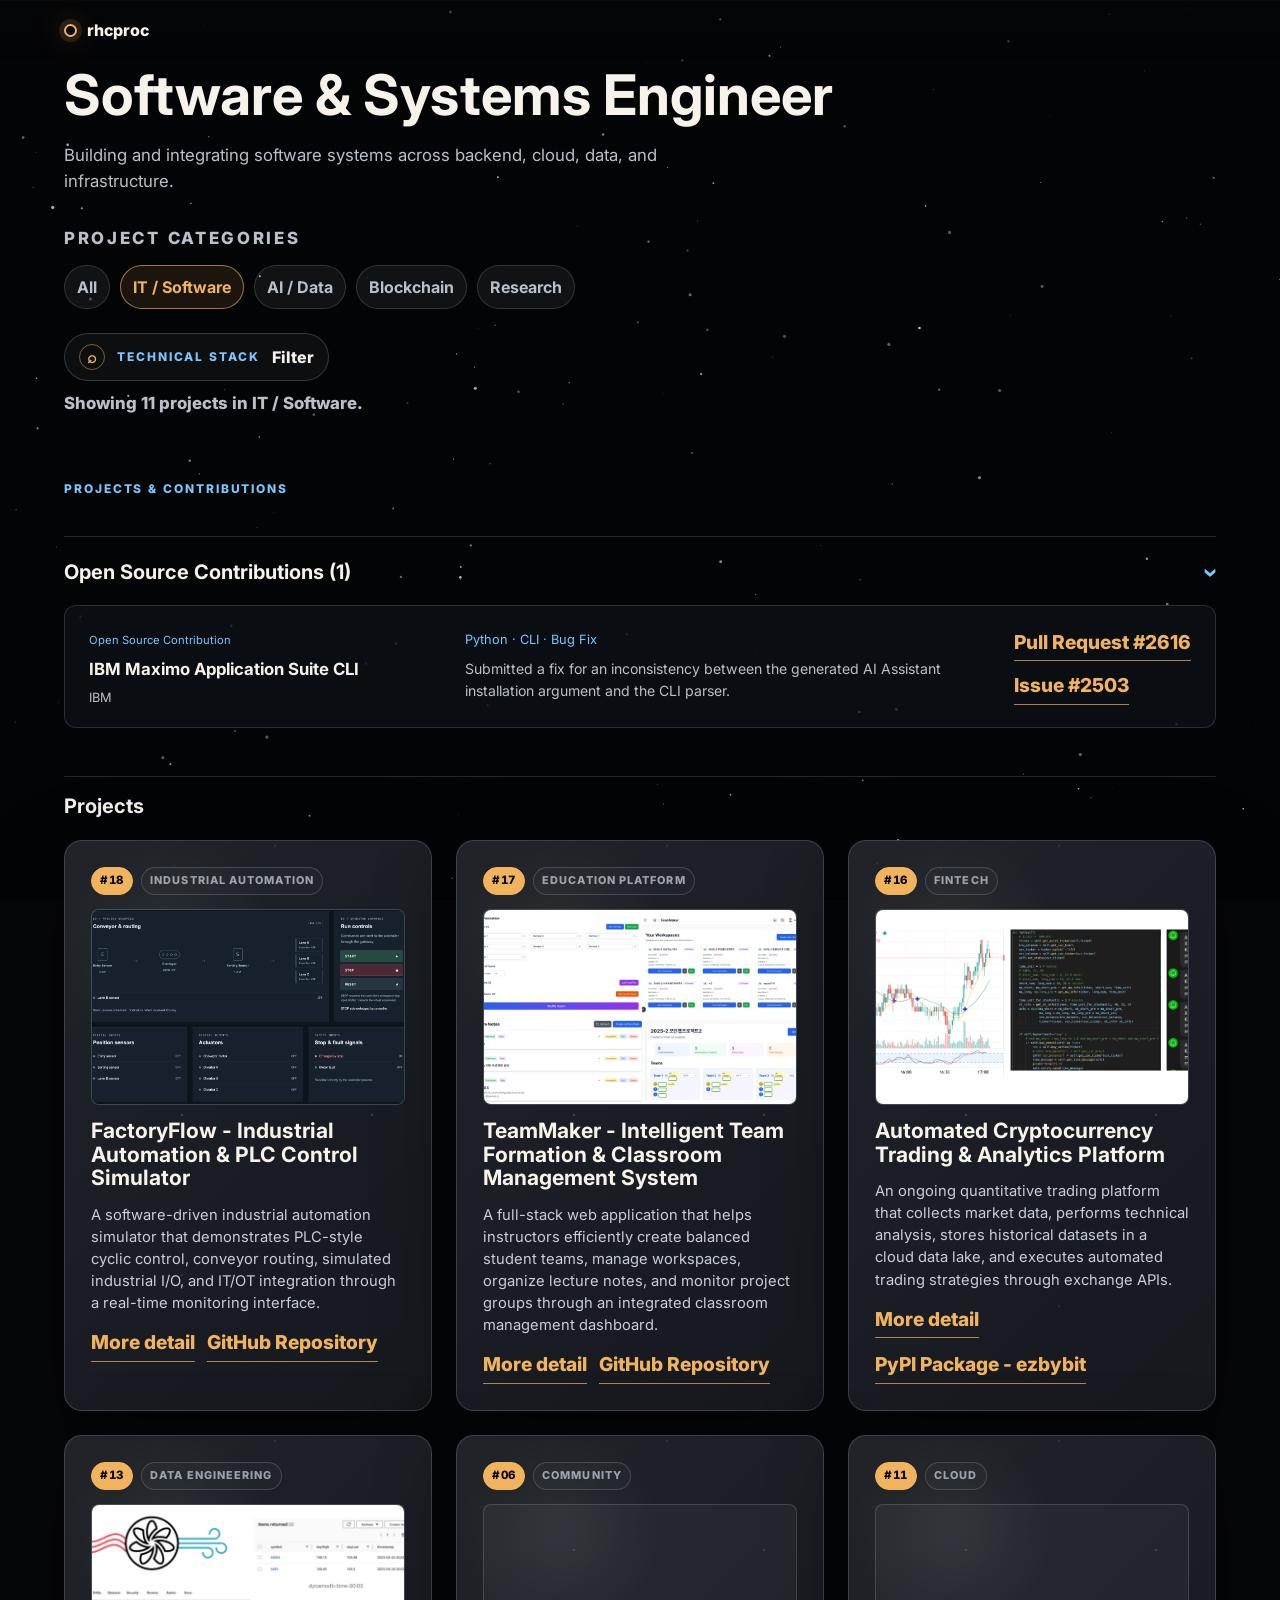
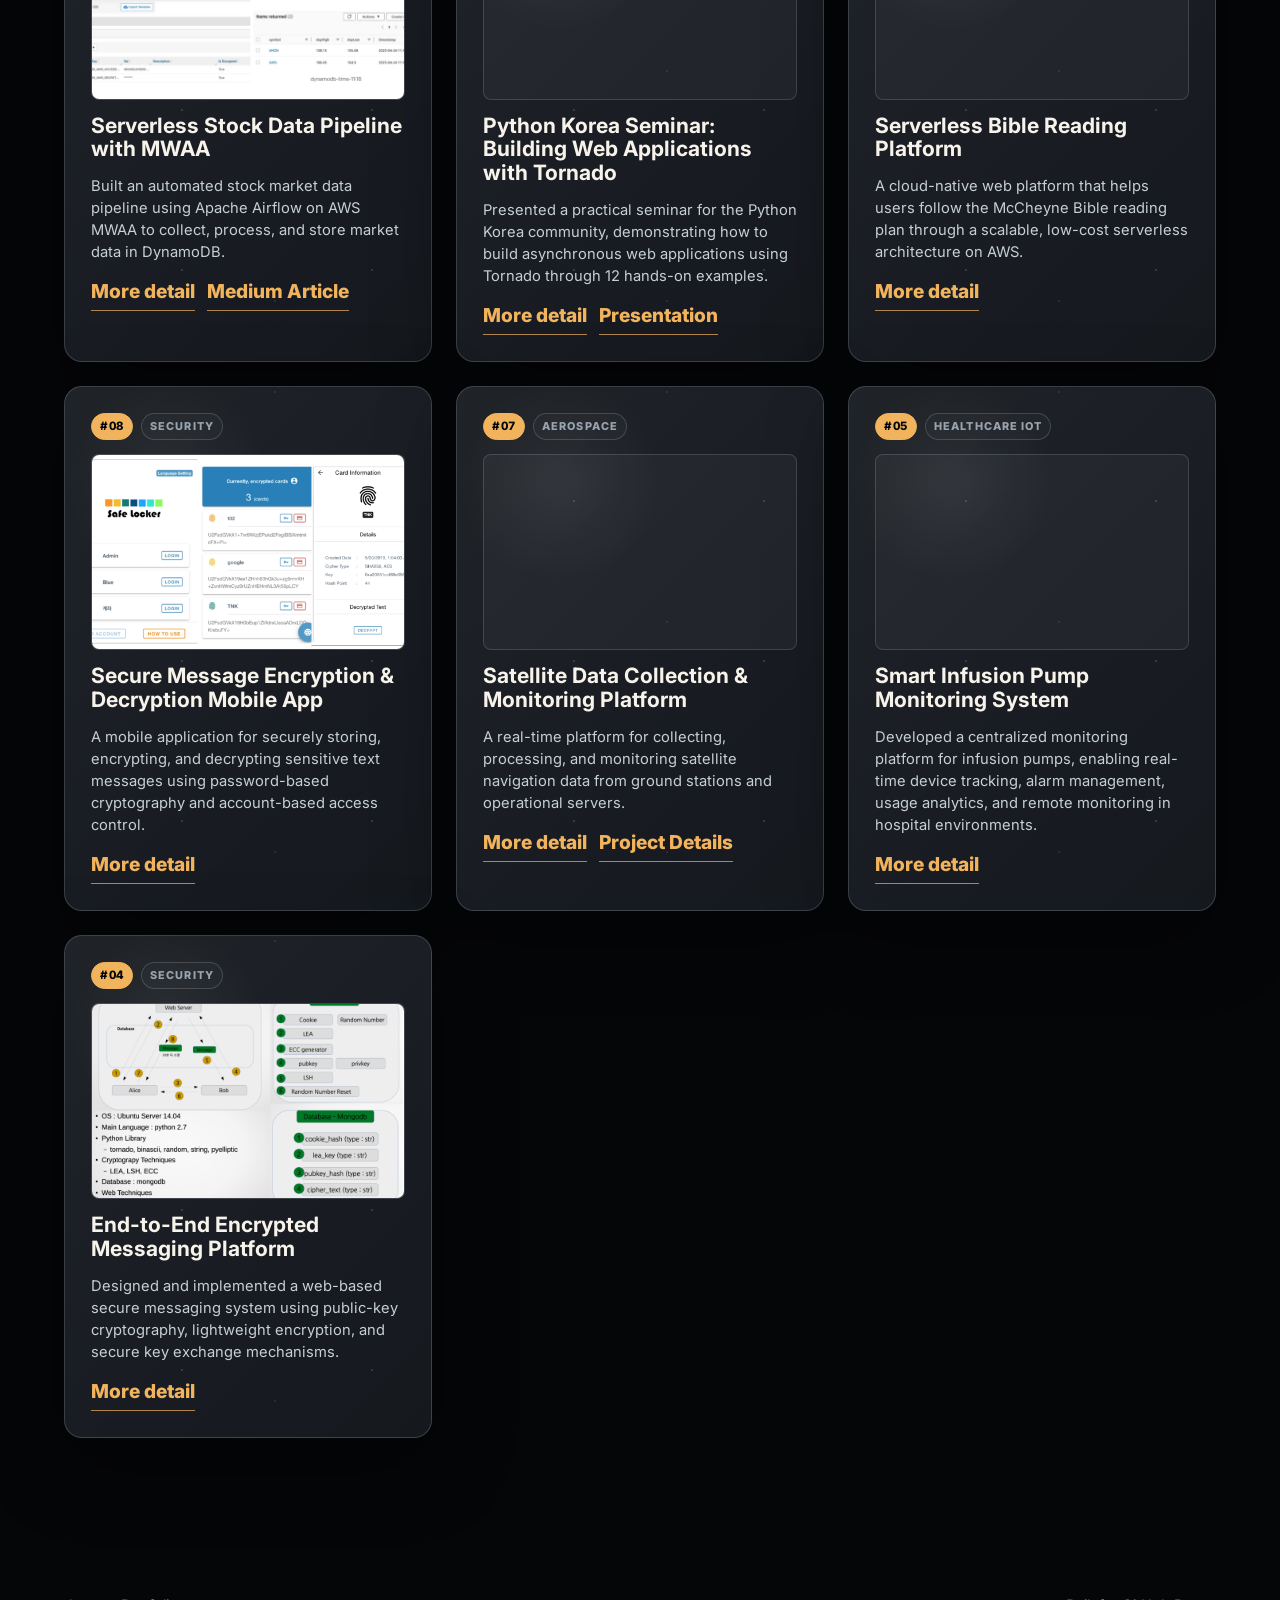
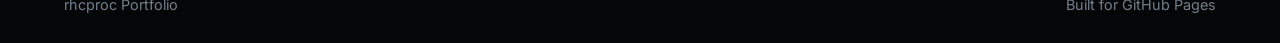
==== commit def9b49d: "Add contributions support and UI integration" ====
--- a/index.html
+++ b/index.html
@@ -9,7 +9,7 @@
     <link rel="preconnect" href="https://fonts.googleapis.com">
     <link rel="preconnect" href="https://fonts.gstatic.com" crossorigin>
     <link href="https://fonts.googleapis.com/css2?family=Inter:wght@400;500;600;700;800&display=swap" rel="stylesheet">
-    <link rel="stylesheet" href="styles.css?v=20260926-1">
+    <link rel="stylesheet" href="styles.css?v=20260927-3">
   </head>
   <body>
     <canvas class="starfield" aria-hidden="true"></canvas>
@@ -32,8 +32,8 @@
           <nav class="category-panel" aria-label="Project categories">
             <p class="eyebrow">Project Categories</p>
             <ul class="skill-list" data-category-filters>
-              <li><button type="button" data-category-filter="all" aria-pressed="true">All</button></li>
-              <li><button type="button" data-category-filter="software" aria-pressed="false">IT / Software</button></li>
+              <li><button type="button" data-category-filter="all" aria-pressed="false">All</button></li>
+              <li><button type="button" data-category-filter="software" aria-pressed="true">IT / Software</button></li>
               <li><button type="button" data-category-filter="ai" aria-pressed="false">AI / Data</button></li>
               <li><button type="button" data-category-filter="blockchain" aria-pressed="false">Blockchain</button></li>
               <li><button type="button" data-category-filter="research" aria-pressed="false">Research</button></li>
@@ -61,7 +61,7 @@
 
 
       <section id="projects" class="section">
-        <p class="eyebrow">Projects</p>
+        <p class="eyebrow">Projects &amp; Contributions</p>
         <div class="project-grid" data-project-grid>
         </div>
       </section>
@@ -106,6 +106,6 @@
       </div>
     </dialog>
 
-    <script src="script.js?v=20260926-1"></script>
+    <script src="script.js?v=20260927-5"></script>
   </body>
 </html>
--- a/styles.css
+++ b/styles.css
@@ -790,7 +790,8 @@
   line-height: 1;
 }
 
-.project-card.is-hidden {
+.project-card.is-hidden,
+.contribution-entry.is-hidden {
   display: none;
 }
 
@@ -978,3 +979,77 @@
 .category-panel { margin-bottom: 24px; }
 .project-subtitle { color: var(--blue); font-size: 0.88rem; }
 .link-placeholder { color: var(--muted); font-size: 0.88rem; }
+
+.project-group-heading {
+  grid-column: 1 / -1;
+  margin: 24px 0 0;
+  padding-top: 20px;
+  border-top: 1px solid var(--line);
+  font-size: 1.25rem;
+  color: var(--text);
+}
+
+.project-card .project-type {
+  color: var(--blue);
+  font-size: 0.78rem;
+  font-weight: 600;
+}
+
+.contribution-entry {
+  grid-column: 1 / -1;
+  display: grid;
+  grid-template-columns: minmax(220px, 1fr) minmax(0, 1.5fr) auto;
+  align-items: center;
+  gap: 20px 28px;
+  padding: 20px 24px;
+  border: 1px solid var(--line);
+  border-radius: 12px;
+  background: var(--panel);
+}
+
+.contribution-entry h3 {
+  margin: 8px 0 6px;
+  font-size: 1.05rem;
+  line-height: 1.4;
+}
+
+.contribution-entry p { margin: 0; }
+.contribution-badge { color: var(--blue); font-size: 0.7rem; }
+.contribution-organization { color: var(--muted); font-size: 0.8rem; }
+.contribution-tags { color: var(--blue); font-size: 0.8rem; }
+.contribution-entry .contribution-summary {
+  margin-top: 8px;
+  color: var(--muted);
+  font-size: 0.88rem;
+  line-height: 1.6;
+}
+.contribution-links { margin: 0; flex-direction: column; align-items: flex-start; gap: 10px; }
+.contribution-links a { white-space: nowrap; }
+
+@media (max-width: 760px) {
+  .contribution-entry { grid-template-columns: 1fr; gap: 14px; padding: 18px; }
+  .contribution-links { flex-direction: row; flex-wrap: wrap; gap: 12px 20px; }
+}
+
+.contribution-section { grid-column: 1 / -1; min-width: 0; }
+.contribution-section .project-group-heading { margin: 24px 0 0; }
+.contribution-toggle {
+  display: flex;
+  align-items: center;
+  justify-content: space-between;
+  gap: 16px;
+  width: 100%;
+  padding: 4px 0;
+  border: 0;
+  background: transparent;
+  color: var(--text);
+  font: inherit;
+  text-align: left;
+  cursor: pointer;
+}
+.contribution-toggle:hover { color: var(--blue); }
+.contribution-toggle:focus-visible { outline: 2px solid var(--blue); outline-offset: 6px; border-radius: 2px; }
+.contribution-chevron { color: var(--blue); font-size: 1.5rem; line-height: 1; }
+.contribution-toggle[aria-expanded="true"] .contribution-chevron { transform: rotate(90deg); }
+.contribution-entries { display: grid; gap: 12px; margin-top: 16px; }
+.contribution-entries[hidden], .contribution-section[hidden] { display: none; }
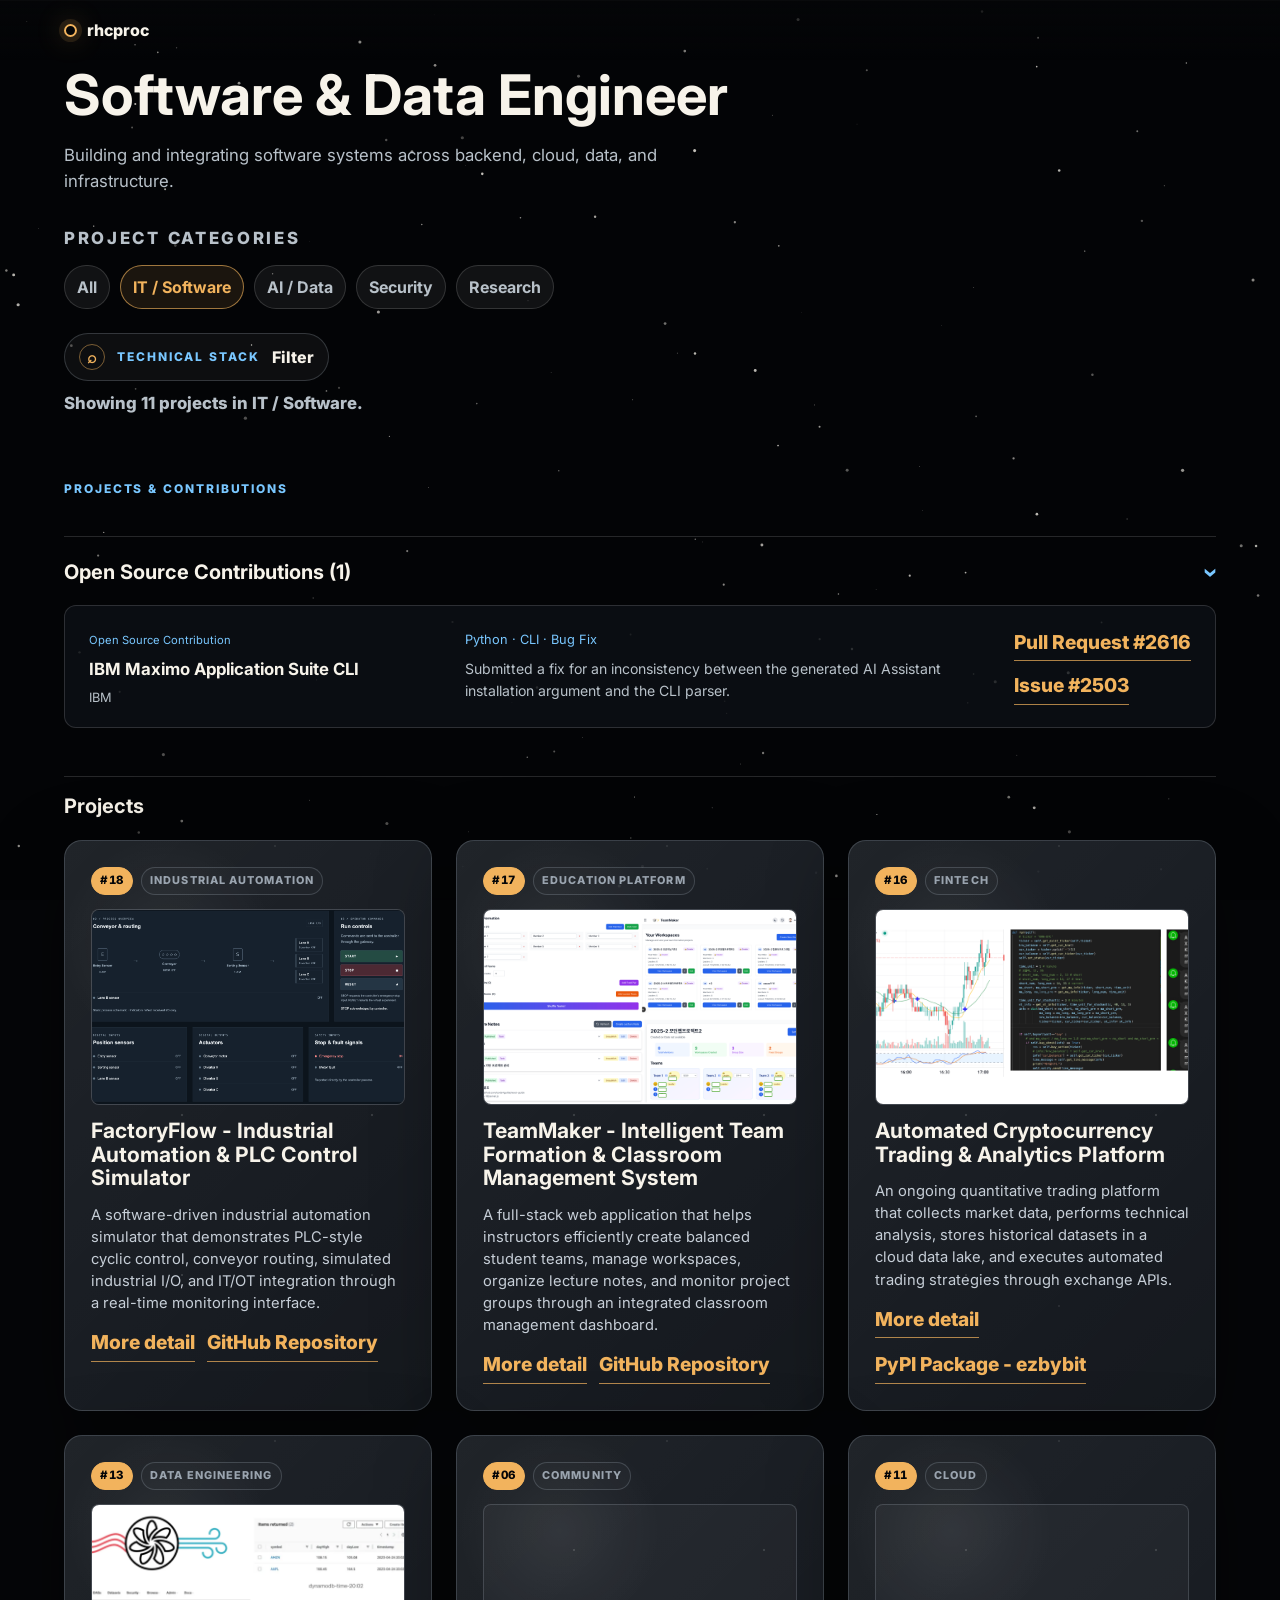
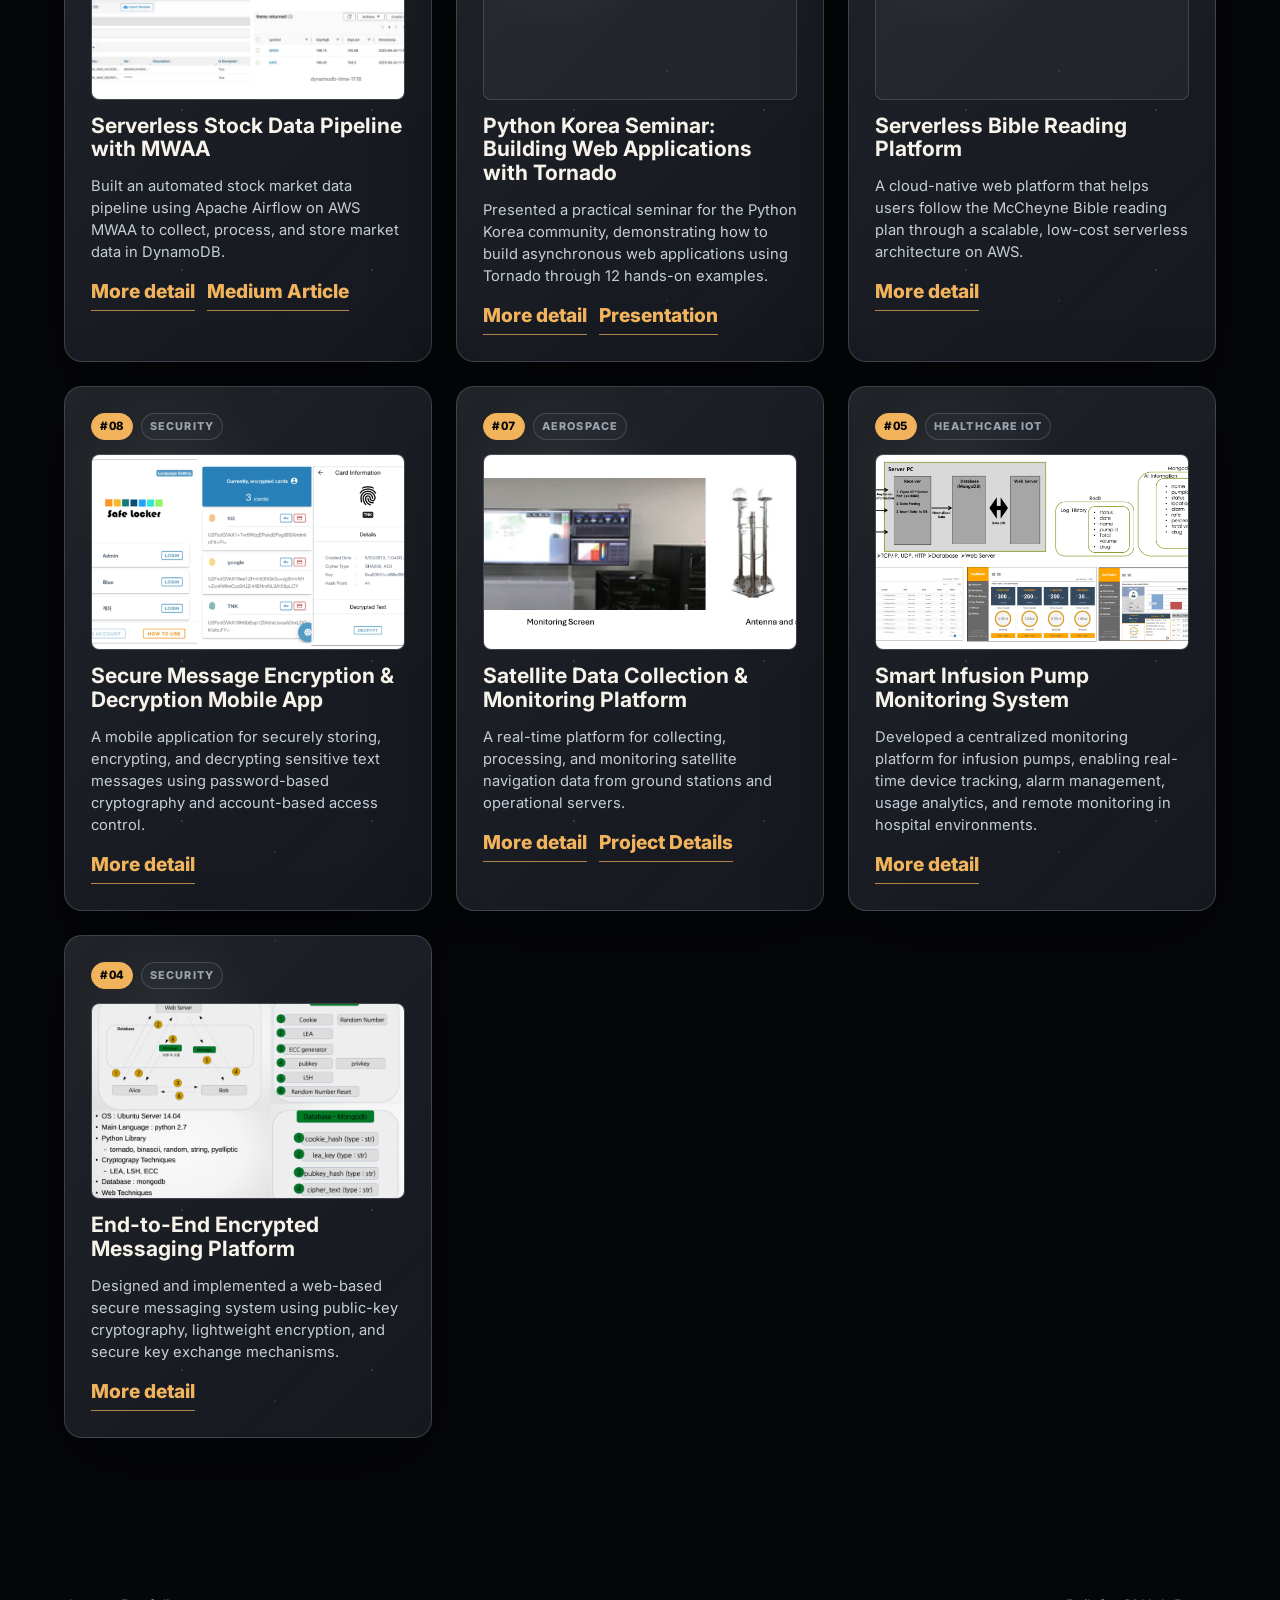
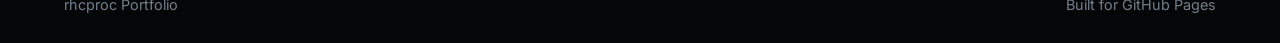
==== commit fbb1bcc6: "Replace 'blockchain' category with 'security'" ====
--- a/index.html
+++ b/index.html
@@ -26,7 +26,7 @@
       <section id="about" class="section split-section">
         <div class="about-copy">
           <div class="portfolio-intro">
-            <h1>Software &amp; Systems Engineer</h1>
+            <h1>Software &amp; Data Engineer</h1>
             <p>Building and integrating software systems across backend, cloud, data, and infrastructure.</p>
           </div>
           <nav class="category-panel" aria-label="Project categories">
@@ -35,7 +35,7 @@
               <li><button type="button" data-category-filter="all" aria-pressed="false">All</button></li>
               <li><button type="button" data-category-filter="software" aria-pressed="true">IT / Software</button></li>
               <li><button type="button" data-category-filter="ai" aria-pressed="false">AI / Data</button></li>
-              <li><button type="button" data-category-filter="blockchain" aria-pressed="false">Blockchain</button></li>
+              <li><button type="button" data-category-filter="security" aria-pressed="false">Security</button></li>
               <li><button type="button" data-category-filter="research" aria-pressed="false">Research</button></li>
             </ul>
           </nav>
@@ -106,6 +106,6 @@
       </div>
     </dialog>
 
-    <script src="script.js?v=20260927-5"></script>
+    <script src="script.js?v=20260928-security-1"></script>
   </body>
 </html>
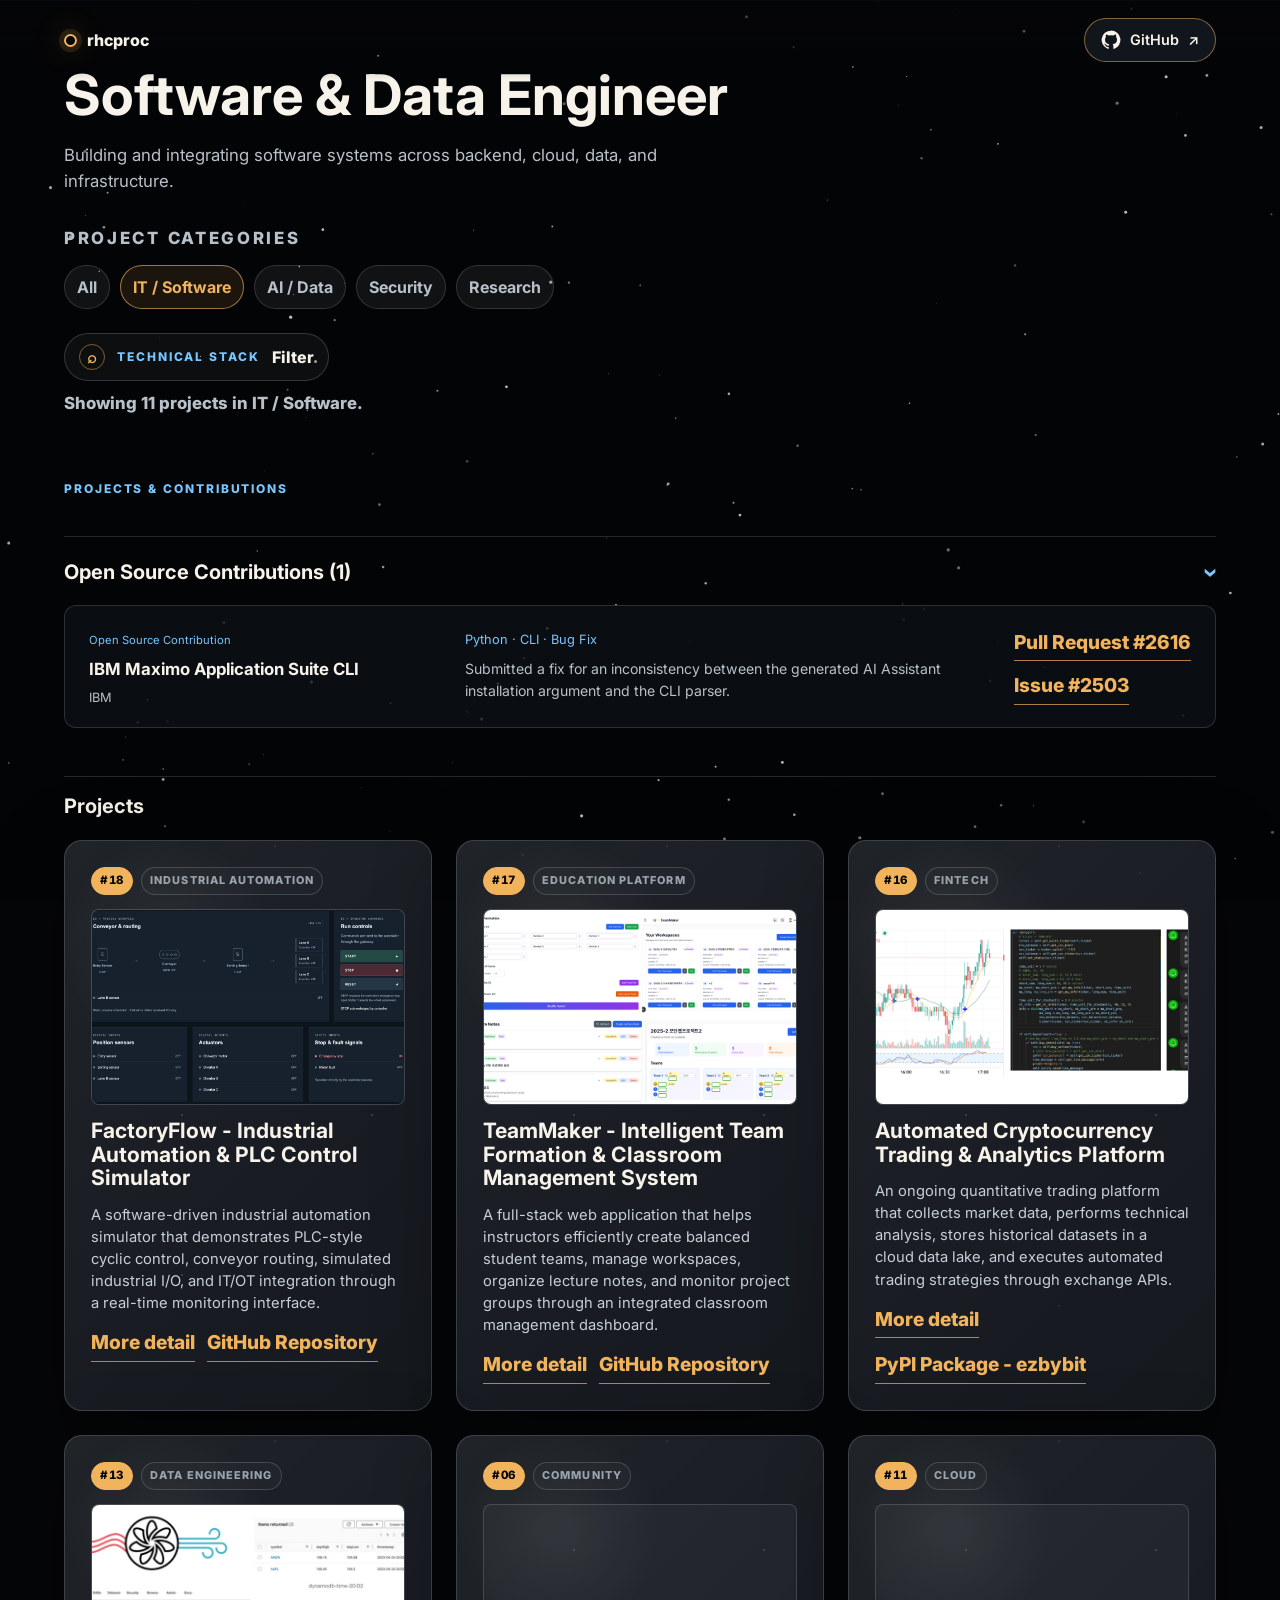
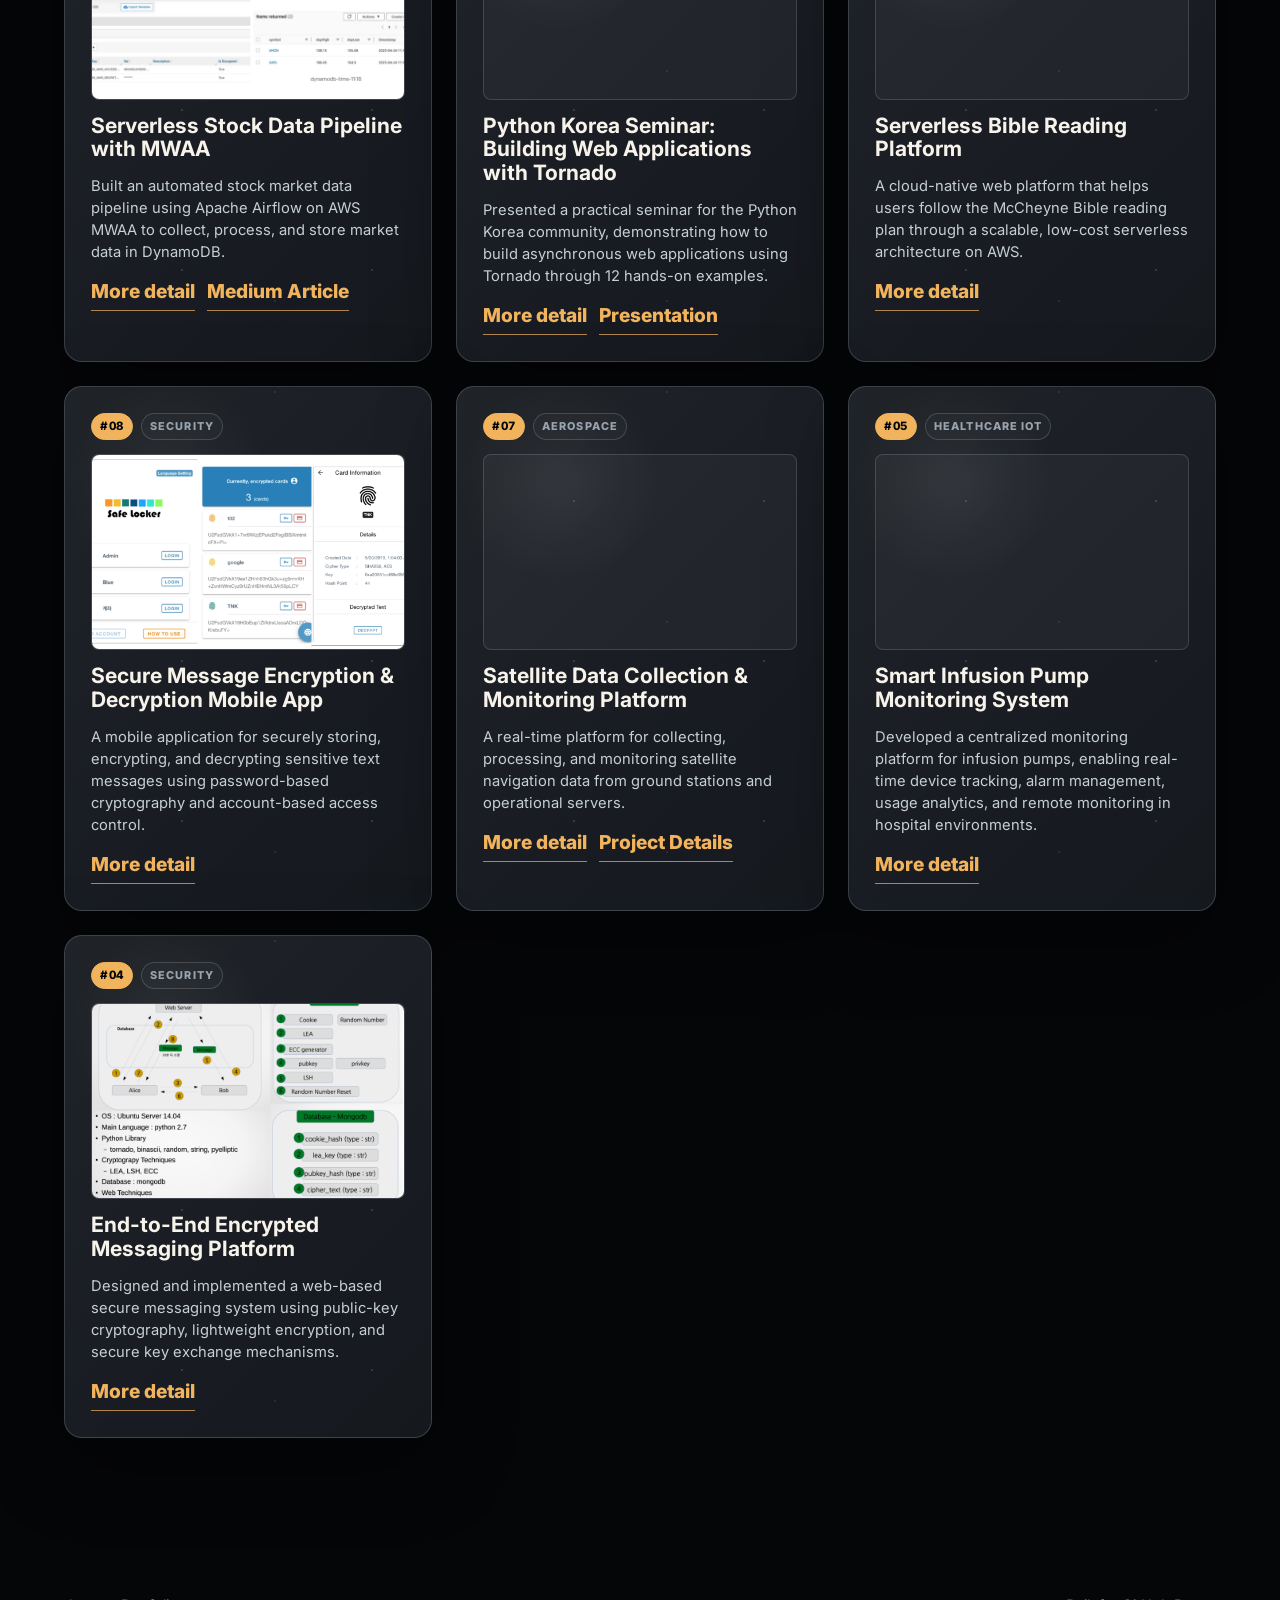
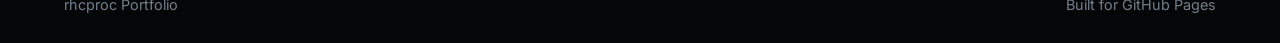
==== commit 1f89fc71: "Add GitHub link to header and styles" ====
--- a/index.html
+++ b/index.html
@@ -9,7 +9,7 @@
     <link rel="preconnect" href="https://fonts.googleapis.com">
     <link rel="preconnect" href="https://fonts.gstatic.com" crossorigin>
     <link href="https://fonts.googleapis.com/css2?family=Inter:wght@400;500;600;700;800&display=swap" rel="stylesheet">
-    <link rel="stylesheet" href="styles.css?v=20260927-3">
+    <link rel="stylesheet" href="styles.css?v=20261025-1">
   </head>
   <body>
     <canvas class="starfield" aria-hidden="true"></canvas>
@@ -18,6 +18,13 @@
       <a class="brand" href="#top" aria-label="rhcproc home">
         <span class="brand-mark"></span>
         <span>rhcproc</span>
+      </a>
+      <a class="github-link" href="https://github.com/rhcproc" target="_blank" rel="noopener noreferrer" aria-label="Visit rhcproc on GitHub (opens in a new tab)">
+        <svg width="20" height="20" viewBox="0 0 24 24" fill="currentColor" aria-hidden="true" focusable="false">
+          <path d="M12 .75a11.25 11.25 0 0 0-3.558 21.922c.563.104.769-.244.769-.542 0-.267-.01-.975-.015-1.914-3.13.68-3.791-1.51-3.791-1.51-.512-1.3-1.25-1.646-1.25-1.646-1.023-.7.078-.686.078-.686 1.13.08 1.725 1.16 1.725 1.16 1.006 1.724 2.64 1.226 3.283.938.102-.73.394-1.227.716-1.51-2.499-.284-5.126-1.25-5.126-5.562 0-1.228.44-2.232 1.16-3.02-.116-.285-.503-1.43.11-2.98 0 0 .945-.302 3.094 1.154a10.78 10.78 0 0 1 5.63 0c2.148-1.456 3.091-1.154 3.091-1.154.615 1.55.228 2.695.112 2.98.722.788 1.158 1.792 1.158 3.02 0 4.323-2.631 5.275-5.138 5.554.404.35.766 1.04.766 2.097 0 1.514-.014 2.735-.014 3.107 0 .3.203.65.774.54A11.252 11.252 0 0 0 12 .75Z"/>
+        </svg>
+        <span>GitHub</span>
+        <span aria-hidden="true">↗</span>
       </a>
     </header>
 
--- a/styles.css
+++ b/styles.css
@@ -72,6 +72,32 @@
   border: 2px solid var(--gold);
   border-radius: 50%;
   box-shadow: 0 0 0 5px rgba(242, 179, 93, 0.12), 0 0 28px rgba(242, 179, 93, 0.45);
+}
+
+.github-link {
+  display: inline-flex;
+  align-items: center;
+  justify-content: center;
+  gap: 9px;
+  min-height: 44px;
+  padding: 10px 16px;
+  border: 1px solid rgba(242, 179, 93, 0.5);
+  border-radius: 999px;
+  background: var(--panel-strong);
+  color: var(--text);
+  font-size: 0.9rem;
+  font-weight: 600;
+}
+
+.github-link:hover {
+  border-color: var(--gold);
+  background: #292016;
+  color: var(--gold);
+}
+
+.github-link:focus-visible {
+  outline: 2px solid var(--gold);
+  outline-offset: 4px;
 }
 
 .nav-links {
@@ -864,7 +890,7 @@
 
 @media (max-width: 820px) {
   .site-header {
-    align-items: flex-start;
+    align-items: center;
     padding-top: 16px;
   }
 
@@ -924,7 +950,7 @@
 @media (max-width: 560px) {
   .site-header {
     position: absolute;
-    flex-direction: column;
+    flex-direction: row;
   }
 
   h1 {
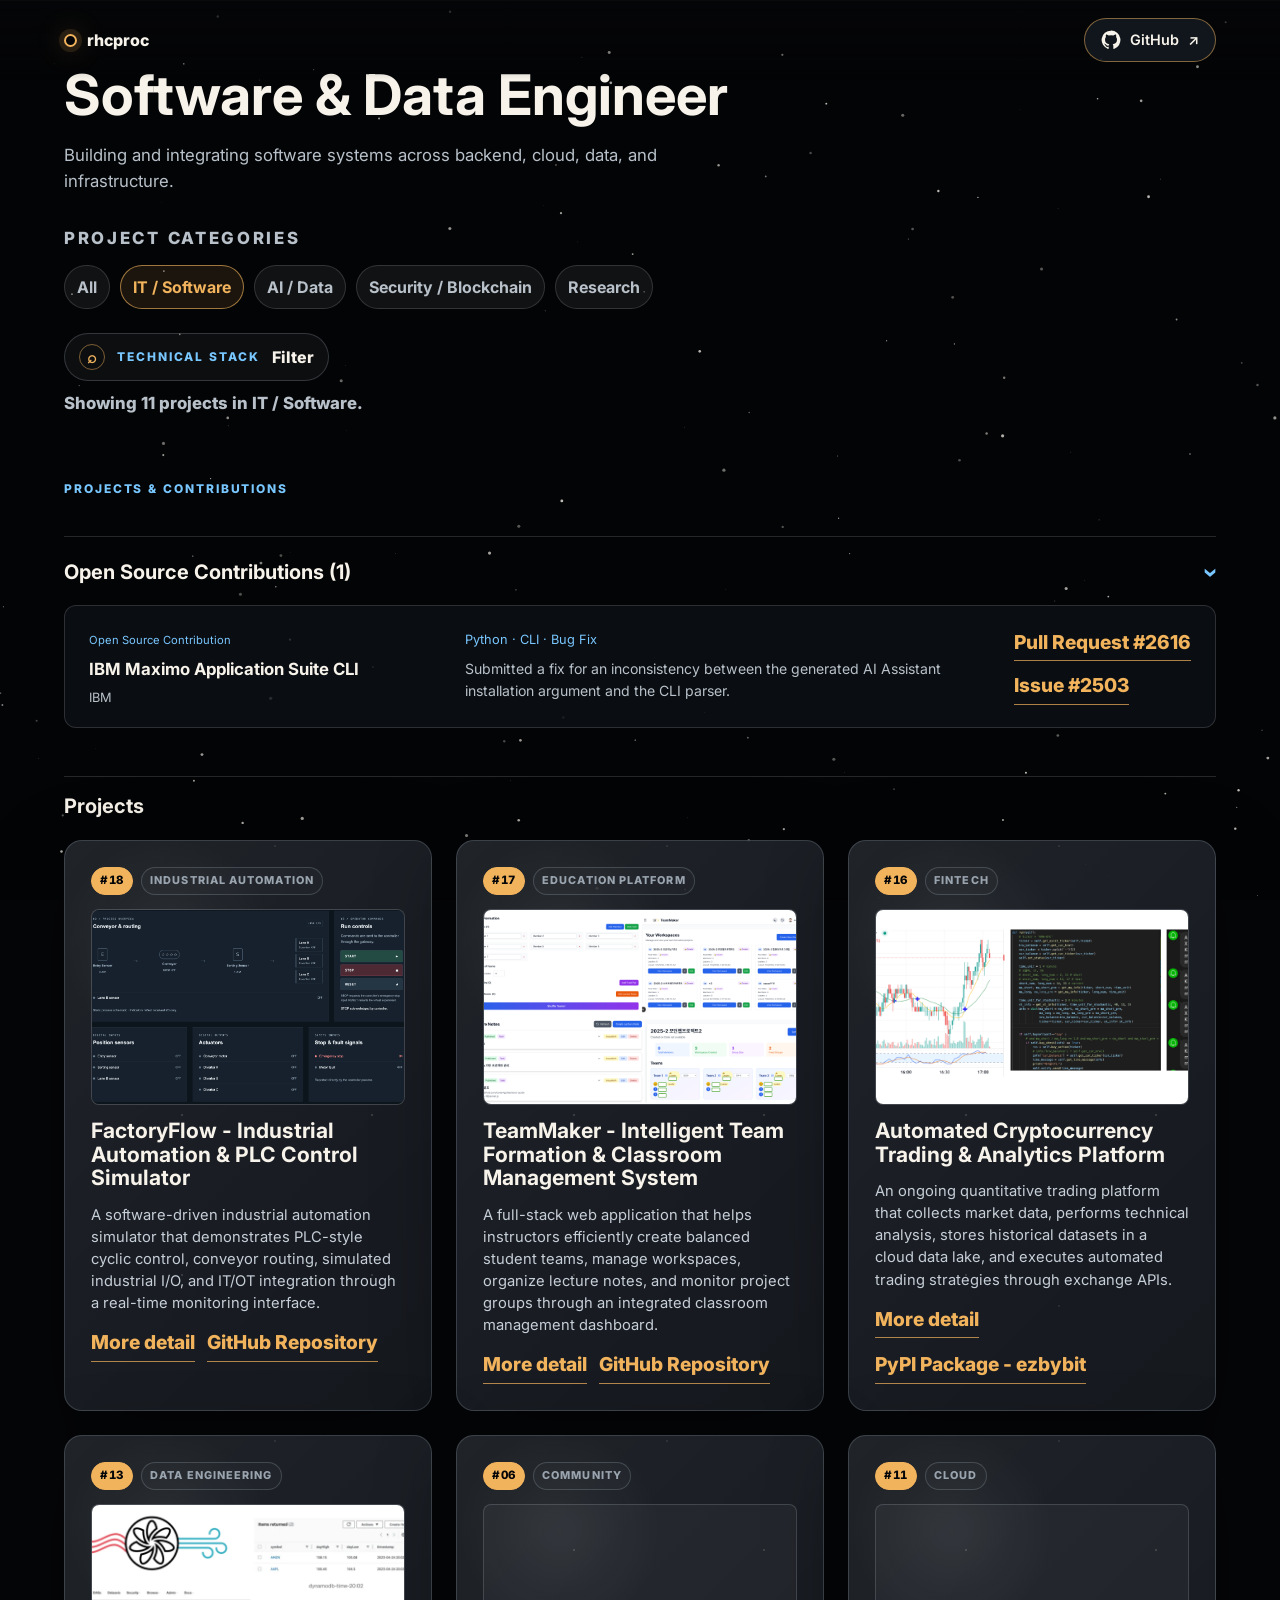
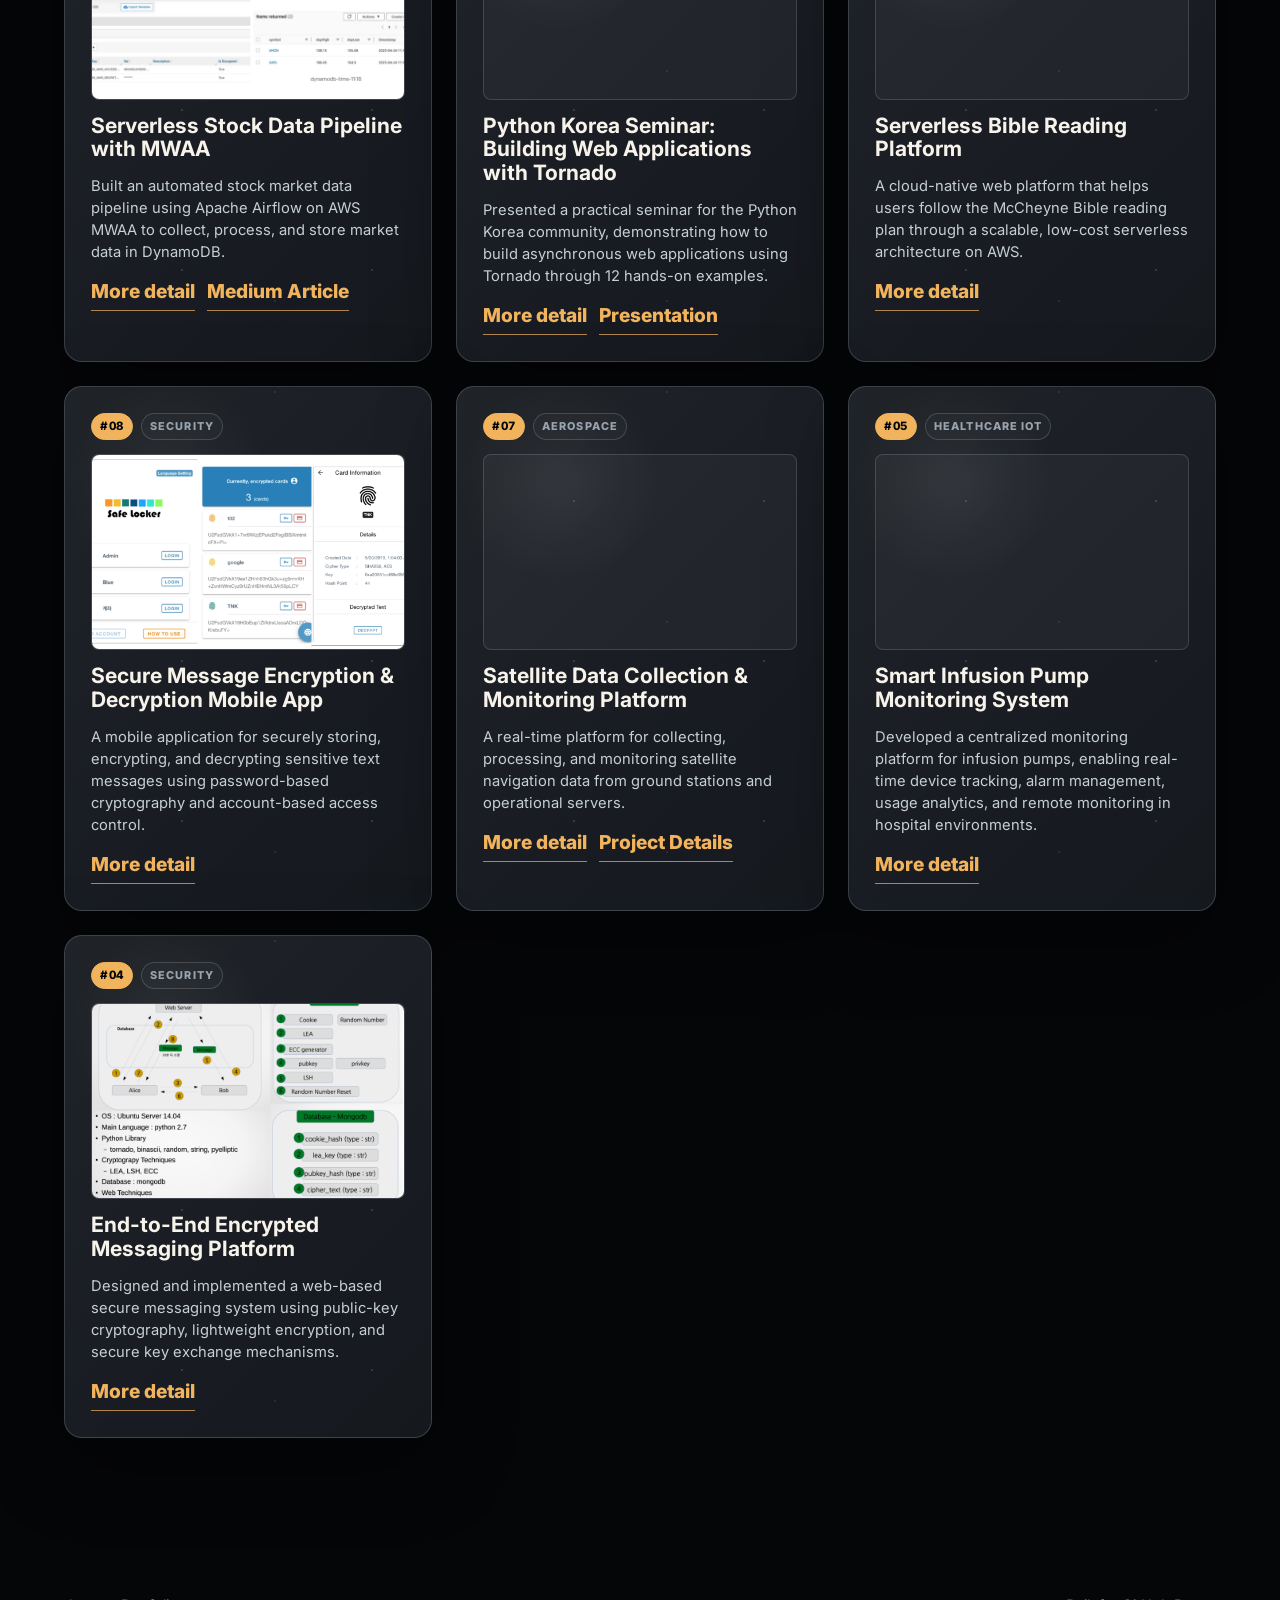
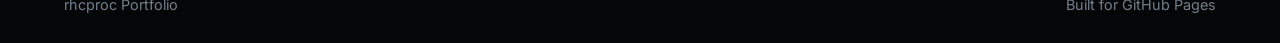
==== commit ea085af1: "Add Crypto Vincent NFT project Add project artwork and portfolio details for Crypto Vincent, refine " ====
--- a/index.html
+++ b/index.html
@@ -42,7 +42,7 @@
               <li><button type="button" data-category-filter="all" aria-pressed="false">All</button></li>
               <li><button type="button" data-category-filter="software" aria-pressed="true">IT / Software</button></li>
               <li><button type="button" data-category-filter="ai" aria-pressed="false">AI / Data</button></li>
-              <li><button type="button" data-category-filter="security" aria-pressed="false">Security</button></li>
+              <li><button type="button" data-category-filter="security" aria-pressed="false">Security / Blockchain</button></li>
               <li><button type="button" data-category-filter="research" aria-pressed="false">Research</button></li>
             </ul>
           </nav>
@@ -113,6 +113,6 @@
       </div>
     </dialog>
 
-    <script src="script.js?v=20260928-security-1"></script>
+    <script src="script.js?v=20261124-web3-projects"></script>
   </body>
 </html>
